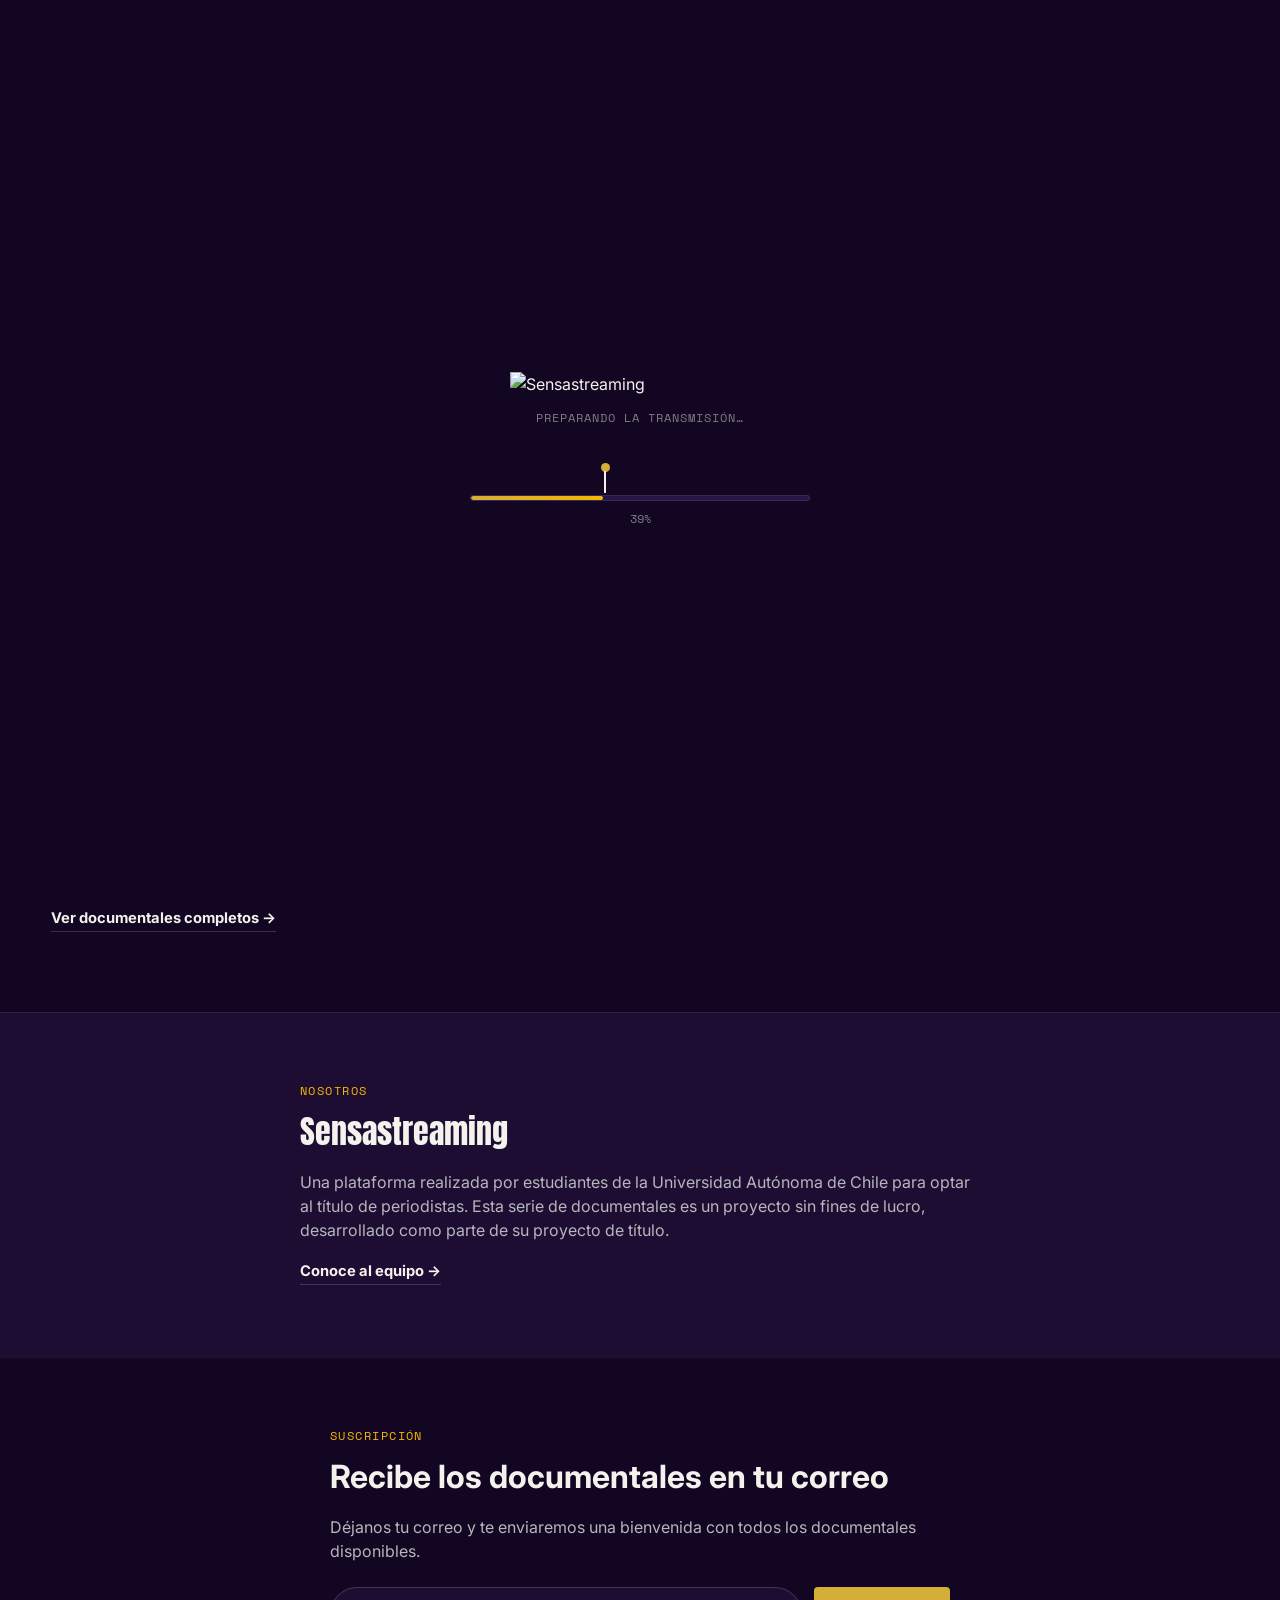
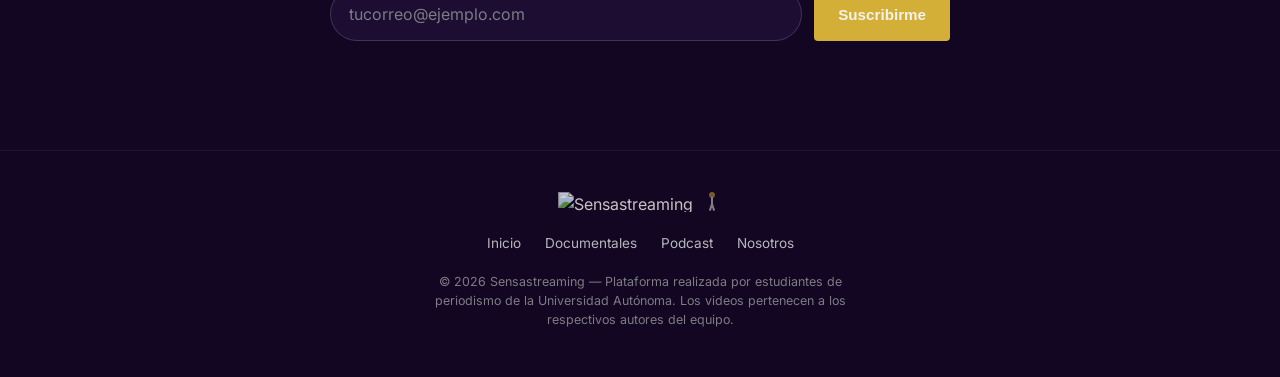
==== index.html @ 5f5ae64d "Add files via upload" ====
<!DOCTYPE html>
<html lang="es">
<head>
<meta charset="UTF-8">
<meta name="viewport" content="width=device-width, initial-scale=1.0, viewport-fit=cover">
<meta name="theme-color" content="#130622">
<meta name="color-scheme" content="dark">
<meta name="format-detection" content="telephone=no">
<meta name="mobile-web-app-capable" content="yes">
<meta name="apple-mobile-web-app-capable" content="yes">
<meta name="apple-mobile-web-app-title" content="Sensastreaming">
<meta name="apple-mobile-web-app-status-bar-style" content="black-translucent">
<link rel="manifest" href="manifest.json">
<link rel="apple-touch-icon" href="icons/apple-touch-icon.png">
<title>Sensastreaming — Documentales, juicios y entrevistas sin cortes</title>
<meta name="description" content="Sensastreaming: documentales, juicios y entrevistas que la prensa tradicional deja fuera de cuadro.">
<link rel="icon" type="image/png" href="https://i.imgur.com/6NUFAMf.png">

<link rel="preconnect" href="https://fonts.googleapis.com">
<link rel="preconnect" href="https://fonts.gstatic.com" crossorigin>
<link href="https://fonts.googleapis.com/css2?family=Anton&family=Inter:wght@400;500;600;700&family=Space+Mono:wght@400;700&display=swap" rel="stylesheet">

<link rel="stylesheet" href="styles.css">
<noscript><style>#splashScreen { display: none !important; }</style></noscript>
</head>
<body>

<a class="skip-link" href="#main-content">Saltar al contenido principal</a>

<div class="splash-screen" id="splashScreen">
  <img class="splash-logo" src="https://i.imgur.com/6NUFAMf.png" alt="Sensastreaming">
  <p class="splash-caption">Preparando la transmisión…</p>
  <div class="splash-progress-wrap">
    <div class="stickman" id="splashStickman" aria-hidden="true">
      <div class="stickman-head"></div>
      <div class="stickman-body"></div>
      <div class="stickman-leg left"></div>
      <div class="stickman-leg right"></div>
    </div>
    <div class="progress-track" id="splashProgressTrack" role="progressbar" aria-label="Cargando Sensastreaming" aria-valuemin="0" aria-valuemax="100" aria-valuenow="0">
      <div class="progress-fill" id="splashProgressFill"></div>
    </div>
    <p class="splash-percent" id="splashPercent">0%</p>
  </div>
</div>

<header class="site-header" id="siteHeader">
  <div class="header-inner">
    <a href="index.html" class="brand">
      <img src="https://i.imgur.com/6NUFAMf.png" alt="Sensastreaming">
    </a>

    <nav class="site-nav" id="siteNav">
      <a href="index.html" class="active" aria-current="page">Inicio</a>
      <a href="reportajes.html">Documentales</a>
      <a href="podcast.html">Podcast</a>
      <a href="acerca-de.html">Nosotros</a>
    </nav>

    <div class="live-clock" id="liveClock" aria-hidden="true">
      <span class="live-dot"></span>
      <span class="live-clock-city">Santiago</span>
      <span class="live-clock-time" id="liveClockTime">00:00:00</span>
      <span class="live-clock-offset" id="liveClockOffset"></span>
    </div>

    <span class="header-divider" aria-hidden="true"></span>

    <div class="search-widget" id="searchWidget">
      <input type="text" class="search-input" id="searchInput" placeholder="Buscar documental..." aria-label="Buscar documental">
      <button type="button" class="icon-btn search-toggle" id="searchToggle" aria-label="Buscar" aria-expanded="false" aria-controls="searchInput">
        <svg class="icon-search" viewBox="0 0 24 24" fill="none" stroke="currentColor" stroke-width="2" stroke-linecap="round" stroke-linejoin="round" aria-hidden="true" focusable="false">
          <circle cx="11" cy="11" r="7"></circle>
          <line x1="16.65" y1="16.65" x2="21" y2="21"></line>
        </svg>
        <svg class="icon-close" viewBox="0 0 24 24" fill="none" stroke="currentColor" stroke-width="2" stroke-linecap="round" stroke-linejoin="round" aria-hidden="true" focusable="false">
          <line x1="6" y1="6" x2="18" y2="18"></line>
          <line x1="18" y1="6" x2="6" y2="18"></line>
        </svg>
      </button>
      <div class="search-results" id="searchResults" role="listbox" aria-label="Resultados de búsqueda"></div>
    </div>

    <div class="header-icons">
      <div class="categories-widget" id="categoriesWidget">
        <button type="button" class="icon-btn" id="categoriesToggle" aria-label="Categorías" aria-expanded="false" aria-controls="categoriesMenu" title="Categorías">
          <svg viewBox="0 0 24 24" fill="currentColor" aria-hidden="true" focusable="false">
            <circle cx="5" cy="5" r="2"></circle>
            <circle cx="12" cy="5" r="2"></circle>
            <circle cx="19" cy="5" r="2"></circle>
            <circle cx="5" cy="12" r="2"></circle>
            <circle cx="12" cy="12" r="2"></circle>
            <circle cx="19" cy="12" r="2"></circle>
            <circle cx="5" cy="19" r="2"></circle>
            <circle cx="12" cy="19" r="2"></circle>
            <circle cx="19" cy="19" r="2"></circle>
          </svg>
        </button>
        <div class="categories-menu" id="categoriesMenu" role="menu" aria-label="Categorías">
          <a href="reportajes.html" class="categories-menu-item" role="menuitem">Todos</a>
          <a href="reportajes.html?categoria=testimonio" class="categories-menu-item" role="menuitem">Testimonios</a>
          <a href="reportajes.html?categoria=judicial" class="categories-menu-item" role="menuitem">Judicial</a>
          <a href="reportajes.html?categoria=entrevista" class="categories-menu-item" role="menuitem">Entrevistas</a>
        </div>
      </div>
    </div>

    <button class="nav-toggle" id="navToggle" aria-label="Abrir menú" aria-expanded="false" aria-controls="siteNav">
      <span></span><span></span><span></span>
    </button>
  </div>
</header>

<div class="ticker" role="marquee" aria-label="Últimas historias">
  <span class="ticker-sr">Últimas historias: El riesgo de limitar al periodismo. Fuera de los 90 minutos. El Cangri: un crimen que se convirtió en meme. Influencer: El precio de la viralidad</span>
  <div class="ticker-inner" aria-hidden="true">
    <div class="ticker-track">
      <span class="ticker-item"><span class="ticker-tag">Última hora</span>El riesgo de limitar al periodismo</span>
      <span class="ticker-item"><span class="ticker-tag">Última hora</span>Fuera de los 90 minutos</span>
      <span class="ticker-item"><span class="ticker-tag">Última hora</span>El Cangri: un crimen que se convirtió en meme</span>
      <span class="ticker-item"><span class="ticker-tag">Última hora</span>Influencer: El precio de la viralidad</span>
    </div>
    <div class="ticker-track">
      <span class="ticker-item"><span class="ticker-tag">Última hora</span>El riesgo de limitar al periodismo</span>
      <span class="ticker-item"><span class="ticker-tag">Última hora</span>Fuera de los 90 minutos</span>
      <span class="ticker-item"><span class="ticker-tag">Última hora</span>El Cangri: un crimen que se convirtió en meme</span>
      <span class="ticker-item"><span class="ticker-tag">Última hora</span>Influencer: El precio de la viralidad</span>
    </div>
  </div>
</div>

<main id="main-content">

  <section class="hero">
    <div class="hero-bg" id="heroSlider" aria-hidden="true"
         data-slides="https://i.imgur.com/lAsv4dQ.jpeg|https://i.imgur.com/Mluwtng.jpeg|https://i.imgur.com/goQDQQN.jpeg|https://i.imgur.com/LVwCR66.jpeg"></div>
    <div class="hero-content">
      <img class="hero-logo" src="https://i.imgur.com/6NUFAMf.png" alt="Sensastreaming">
      <p class="hero-tagline">El lado humano de la noticia, sin cortes.</p>
      <div class="hero-actions">
        <a href="reportajes.html" class="btn btn-primary">▶ Ver documentales</a>
        <a href="acerca-de.html" class="btn btn-secondary">Más información</a>
      </div>
    </div>
    <a href="#destacados" class="scroll-cue" aria-label="Bajar a los destacados">
      <span></span>
    </a>
  </section>

  <section class="catalog hero-row" id="destacados">
    <div class="section-head">
      <div>
        <span class="eyebrow">Destacados</span>
        <h2>Documentales destacados</h2>
        <p class="section-sub">Pasa el mouse — o desliza en tu celular — para ver un adelanto.</p>
      </div>
    </div>

    <div class="row" id="cardRow">

      <article class="card" data-mp4="https://pub-4d9078245ee945288b7001a9b6d5394e.r2.dev/FINAL%20MORDAZA%20CON%20HGC.mp4" data-detail="detalle-fama.html" data-category="testimonio" tabindex="0"
        aria-label="El riesgo de limitar al periodismo. Activar para ver adelanto.">
        <div class="card-frame">
          <span class="card-num">N.º 01</span>
          <div class="card-media">
            <img src="https://i.imgur.com/goQDQQN.jpeg" alt="El riesgo de limitar al periodismo" loading="lazy">
          </div>
          <div class="card-scrim">
            <span class="card-eyebrow">Documental</span>
            <h3 class="card-title">El riesgo de limitar al periodismo</h3>
            <div class="card-actions">
              <a class="play-btn" href="detalle-fama.html" aria-label="Ver documental: El riesgo de limitar al periodismo">▶ Ver</a>
            </div>
          </div>
        </div>
      </article>

      <article class="card" data-mp4="https://pub-4d9078245ee945288b7001a9b6d5394e.r2.dev/FINAL%20DEPORTES%20AHORA%20SI%20QUE%20SI.mp4" data-detail="detalle-deporte.html" data-category="deportes" tabindex="0"
        aria-label="Fuera de los 90 minutos. Activar para ver adelanto.">
        <div class="card-frame">
          <span class="card-num">N.º 02</span>
          <div class="card-media">
            <img src="https://i.imgur.com/lAsv4dQ.jpeg" alt="Fuera de los 90 minutos" loading="lazy">
          </div>
          <div class="card-scrim">
            <span class="card-eyebrow">Documental • Deportes</span>
            <h3 class="card-title">Fuera de los 90 minutos</h3>
            <div class="card-actions">
              <a class="play-btn" href="detalle-deporte.html" aria-label="Ver documental: Fuera de los 90 minutos">▶ Ver</a>
            </div>
          </div>
        </div>
      </article>

      <article class="card" data-mp4="https://pub-4d9078245ee945288b7001a9b6d5394e.r2.dev/CANGRI%20FINAL%20DEFINITIVO%204K%20SIN%20HACKS.mp4" data-detail="detalle-politica.html" data-category="judicial" tabindex="0"
        aria-label="El Cangri: un crimen que se convirtió en meme. Activar para ver adelanto.">
        <div class="card-frame">
          <span class="card-num">N.º 03</span>
          <div class="card-media">
            <img src="https://i.imgur.com/Mluwtng.jpeg" alt="El Cangri: un crimen que se convirtió en meme" loading="lazy">
          </div>
          <div class="card-scrim">
            <span class="card-eyebrow">Documental</span>
            <h3 class="card-title">El Cangri: un crimen que se convirtió en meme</h3>
            <div class="card-actions">
              <a class="play-btn" href="detalle-politica.html" aria-label="Ver documental: El Cangri: un crimen que se convirtió en meme">▶ Ver</a>
            </div>
          </div>
        </div>
      </article>

      <article class="card" data-mp4="https://pub-4d9078245ee945288b7001a9b6d5394e.r2.dev/INFLUENCERS%20FINAL%20GC.mp4" data-detail="detalle-influencers.html" data-category="entrevista" tabindex="0"
        aria-label="Influencer: El precio de la viralidad. Activar para ver adelanto.">
        <div class="card-frame">
          <span class="card-num">N.º 04</span>
          <div class="card-media">
            <img src="https://i.imgur.com/LVwCR66.jpeg" alt="Influencer: El precio de la viralidad" loading="lazy">
          </div>
          <div class="card-scrim">
            <span class="card-eyebrow">Documental</span>
            <h3 class="card-title">Influencer: El precio de la viralidad</h3>
            <div class="card-actions">
              <a class="play-btn" href="detalle-influencers.html" aria-label="Ver documental: Influencer: El precio de la viralidad">▶ Ver</a>
            </div>
          </div>
        </div>
      </article>

    </div>

    <div class="section-cta">
      <a href="reportajes.html" class="link-arrow">Ver documentales completos →</a>
    </div>
  </section>

  <section class="about" id="acerca">
    <div class="about-inner">
      <span class="eyebrow">Nosotros</span>
      <h2>Sensastreaming</h2>
      <p>Una plataforma realizada por estudiantes de la Universidad Autónoma de Chile para optar al título de periodistas. Esta serie de documentales es un proyecto sin fines de lucro, desarrollado como parte de su proyecto de título.</p>
      <a href="acerca-de.html" class="link-arrow">Conoce al equipo →</a>
    </div>
  </section>

  <section class="subscribe" id="suscripcion" aria-labelledby="subscribeTitle">
    <div class="subscribe-inner">
      <span class="eyebrow">Suscripción</span>
      <h2 id="subscribeTitle">Recibe los documentales en tu correo</h2>
      <p class="subscribe-lead">Déjanos tu correo y te enviaremos una bienvenida con todos los documentales disponibles.</p>
      <form class="subscribe-form" id="subscribeForm" novalidate>
        <label class="sr-only" for="subscribeEmail">Correo electrónico</label>
        <input class="subscribe-input" type="email" id="subscribeEmail" name="email" placeholder="tucorreo@ejemplo.com" autocomplete="email" inputmode="email" required>
        <input type="text" name="hp_extra_7x" id="subscribeTrap" class="subscribe-trap" tabindex="-1" autocomplete="off" data-lpignore="true" data-1p-ignore aria-hidden="true">
        <button type="submit" class="btn btn-primary subscribe-btn" id="subscribeBtn">Suscribirme</button>
      </form>
      <p class="subscribe-msg" id="subscribeMsg" role="status" aria-live="polite"></p>
    </div>
  </section>

</main>

<footer class="site-footer">
  <div class="footer-inner">
    <div class="footer-brand">
      <img src="https://i.imgur.com/6NUFAMf.png" alt="Sensastreaming" class="footer-logo">
      <button type="button" class="footer-easter-egg" id="easterEggTrigger" aria-label="Minijuego secreto" title="¿Aburrido? Juega un rato">
        <span class="mini-stickman" aria-hidden="true">
          <span class="mini-stickman-head"></span>
          <span class="mini-stickman-body"></span>
          <span class="mini-stickman-leg left"></span>
          <span class="mini-stickman-leg right"></span>
        </span>
      </button>
    </div>
    <nav class="footer-nav" aria-label="Enlaces del pie de página">
      <a href="index.html">Inicio</a>
      <a href="reportajes.html">Documentales</a>
      <a href="podcast.html">Podcast</a>
      <a href="acerca-de.html">Nosotros</a>
    </nav>
    <p>© 2026 Sensastreaming — Plataforma realizada por estudiantes de periodismo de la Universidad Autónoma. Los videos pertenecen a los respectivos autores del equipo.</p>
  </div>
</footer>

<div class="game-overlay" id="gameOverlay">
  <div class="game-panel" role="dialog" aria-modal="true" aria-label="Minijuego: esquiva los televisores">
    <button type="button" class="game-close" id="gameClose" aria-label="Cerrar juego">✕</button>

    <div class="game-stage" id="gameStage">
      <div class="game-score" id="gameScore">00000</div>

      <div class="game-player" id="gamePlayer">
        <div class="stickman-head"></div>
        <div class="stickman-body"></div>
        <div class="stickman-leg left"></div>
        <div class="stickman-leg right"></div>
      </div>

      <div class="game-ground"></div>

      <div class="game-message visible" id="gameMessage">
        <p class="game-message-title">Toca la pantalla o presiona <kbd>Espacio</kbd> para empezar</p>
        <p class="game-message-hint game-hint-keys">Espacio o ↑ para saltar · ↓ para agacharte</p>
        <p class="game-message-hint game-hint-touch">Toca la pantalla para saltar · mantén "Agachar" para esquivar</p>
      </div>
    </div>

    <button type="button" class="game-duck-btn" id="gameDuckBtn" aria-label="Mantén presionado para agacharte">⬇ Agachar</button>

    <div class="game-over" id="gameOver">
      <div class="game-over-inner">
        <h2 class="game-over-title">Has sido absorbido por los medios</h2>
        <p class="game-over-score">Puntaje: <span id="gameOverScore">00000</span></p>
        <p class="game-over-status" id="gameOverStatus" aria-live="polite">Conectando con el ranking global…</p>

        <form class="game-initials-form hidden" id="gameInitialsForm" autocomplete="off">
          <p class="game-initials-label">¡Entraste al Top 5! Ingresa tus iniciales</p>
          <div class="game-initials-row">
            <input type="text" id="gameInitialsInput" class="game-initials-input" maxlength="3" autocapitalize="characters" aria-label="Tus iniciales, hasta 3 letras" placeholder="AAA">
            <button type="submit" class="btn btn-primary game-initials-submit">Guardar</button>
          </div>
        </form>

        <div class="game-scoreboard hidden" id="gameScoreboard">
          <p class="game-scoreboard-title">Top 5 — Sensastreaming Arcade</p>
          <ol class="game-scoreboard-list" id="gameScoreboardList"></ol>
        </div>

        <div class="game-over-actions">
          <button type="button" class="btn btn-primary" id="gameOverRetry">Jugar de nuevo</button>
          <button type="button" class="game-over-close-link" id="gameOverClose">Cerrar</button>
        </div>
      </div>
    </div>
  </div>
</div>

<script src="script.js"></script>
</body>
</html>
---- styles.css ----
/* ==========================================================================
   SENSASTREAMING — stylesheet
   Sitio multi-página: index.html / reportajes.html / acerca-de.html / podcast.html

   Token system
   ------------
   superficie -> --bg-void / --bg-surface / --bg-surface-2
   texto      -> --text-primary / --text-secondary / --text-muted
   acento     -> --accent-crimson (dorado, acento principal) / --accent-amber (chyron)
   tipografía -> Anton (display) / Inter (ui & body) / Space Mono (data, timecodes)
   firma      -> ticker de titulares + reloj "EN VIVO" con timecode en mono
   ========================================================================== */

:root {
  /* ---- Superficie ---- */
  --bg-void: #130622;
  --bg-surface: #1d0d33;
  --bg-surface-2: #281445;
  --border-subtle: rgba(255, 255, 255, 0.08);
  --border-strong: rgba(255, 255, 255, 0.16);

  /* ---- Texto ---- */
  --text-primary: #f4f2ec;
  --text-secondary: #b6b6bb;
  --text-muted: #7c7c83;

  /* ---- Acento cinematográfico ---- */
  /* --accent-crimson conserva su nombre por compatibilidad con el resto del
     CSS, pero ahora es el tono dorado principal de la plataforma. */
  --accent-crimson: #d4af37;
  --accent-crimson-dim: #9c7a1f;
  --accent-amber: #f5b700;
  --accent-amber-dim: #b88600;

  /* ---- Tipografía ---- */
  --font-display: "Anton", "Arial Narrow", sans-serif;
  --font-body: "Inter", system-ui, -apple-system, sans-serif;
  --font-mono: "Space Mono", ui-monospace, monospace;

  /* ---- Layout ---- */
  --safe-top: env(safe-area-inset-top, 0px);
  --safe-bottom: env(safe-area-inset-bottom, 0px);
  --safe-left: env(safe-area-inset-left, 0px);
  --safe-right: env(safe-area-inset-right, 0px);
  --header-h: calc(64px + var(--safe-top));
  --ticker-h: 34px;
  --content-top: calc(var(--header-h) + var(--ticker-h));
  --max-width: 1400px;
  --radius-sm: 4px;
  --radius-md: 8px;
  --radius-lg: 16px;
  --shadow-card: 0 18px 40px rgba(0, 0, 0, 0.55);
}

* { box-sizing: border-box; }

html {
  scroll-behavior: smooth;
  -webkit-text-size-adjust: 100%;
  text-size-adjust: 100%;
  -webkit-tap-highlight-color: transparent;
  overscroll-behavior-y: none;
}

body {
  margin: 0;
  background: var(--bg-void);
  color: var(--text-primary);
  font-family: var(--font-body);
  line-height: 1.5;
  -webkit-font-smoothing: antialiased;
}

/* Solo cuando corre como app (la clase la pone script.js): sin menú de
   pulsación larga ni selección de texto en la interfaz, como una app nativa. */
html.is-app body {
  -webkit-touch-callout: none;
  -webkit-user-select: none;
  user-select: none;
}

html.is-app input,
html.is-app textarea {
  -webkit-user-select: text;
  user-select: text;
}

img { max-width: 100%; display: block; }

a { color: inherit; text-decoration: none; }

section[id],
main[id] { scroll-margin-top: calc(var(--content-top) + 8px); }

.skip-link {
  position: absolute;
  left: -999px;
  top: auto;
  background: var(--text-primary);
  color: var(--bg-void);
  padding: 10px 16px;
  border-radius: var(--radius-sm);
  z-index: 1000;
}
.skip-link:focus {
  left: 12px;
  top: 12px;
}

/* focus visibility floor */
a:focus-visible,
button:focus-visible,
.card:focus-visible {
  outline: 2px solid var(--accent-amber);
  outline-offset: 3px;
}

.eyebrow {
  display: inline-block;
  font-family: var(--font-mono);
  font-size: .75rem;
  letter-spacing: .12em;
  text-transform: uppercase;
  color: var(--accent-amber);
  margin-bottom: .5rem;
}

.link-arrow {
  display: inline-flex;
  align-items: center;
  gap: .4rem;
  font-weight: 700;
  font-size: .92rem;
  color: var(--text-primary);
  border-bottom: 1px solid var(--border-strong);
  padding-bottom: 2px;
  transition: border-color .2s ease, color .2s ease, gap .2s ease;
}
.link-arrow:hover {
  color: var(--accent-amber);
  border-color: var(--accent-amber);
  gap: .6rem;
}

/* ==========================================================================
   Header
   ========================================================================== */

.site-header {
  position: fixed;
  top: 0; left: 0; right: 0;
  z-index: 100;
  height: var(--header-h);
  padding-top: var(--safe-top);
  display: flex;
  align-items: center;
  background: linear-gradient(to bottom, rgba(0,0,0,.75) 0%, rgba(0,0,0,0) 100%);
  transition: background-color .3s ease, box-shadow .3s ease;
}

.site-header.scrolled {
  background: var(--bg-void);
  box-shadow: 0 2px 20px rgba(0,0,0,.5);
}

.header-inner {
  width: 100%;
  max-width: var(--max-width);
  margin: 0 auto;
  padding: 0 max(4vw, var(--safe-right)) 0 max(4vw, var(--safe-left));
  display: flex;
  align-items: center;
  gap: 2.5rem;
}

.brand img { height: 26px; width: auto; }

.site-nav {
  display: flex;
  align-items: center;
  gap: 8px;
  font-size: 1.15rem;
  font-weight: 600;
}

.site-nav a {
  display: inline-block;
  padding: 8px 16px;
  border-radius: 8px;
  color: var(--text-primary);
  opacity: .8;
  background: transparent;
  transition: background-color .2s ease, opacity .2s ease, color .2s ease;
}

.site-nav a:hover {
  opacity: 1;
  background: rgba(255, 255, 255, 0.08);
  border-radius: 8px;
}

.site-nav a.active {
  opacity: 1;
  background: rgba(255, 255, 255, 0.15);
  border-radius: 8px;
  color: #ffffff;
  font-weight: 600;
}

/* ---- Reloj "EN VIVO" — Santiago de Chile (desktop) ---- */

.live-clock {
  display: none;
  align-items: center;
  gap: .55rem;
  margin-left: auto;
  padding: .4rem .8rem;
  border: 1px solid var(--border-subtle);
  border-radius: 999px;
  background: rgba(255, 255, 255, .04);
  font-family: var(--font-mono);
  white-space: nowrap;
}

.live-dot {
  flex: none;
  width: 7px;
  height: 7px;
  border-radius: 50%;
  background: var(--accent-crimson);
  animation: livePulse 2s ease-out infinite;
}

@keyframes livePulse {
  0%   { box-shadow: 0 0 0 0 rgba(212, 175, 55, .55); }
  70%  { box-shadow: 0 0 0 7px rgba(212, 175, 55, 0); }
  100% { box-shadow: 0 0 0 0 rgba(212, 175, 55, 0); }
}

.live-clock-city {
  font-size: .66rem;
  letter-spacing: .06em;
  text-transform: uppercase;
  color: var(--text-muted);
}

.live-clock-time {
  font-size: .8rem;
  font-weight: 700;
  color: var(--text-primary);
  letter-spacing: .02em;
  font-variant-numeric: tabular-nums;
}

.live-clock-offset {
  font-size: .66rem;
  color: var(--text-muted);
}

@media (min-width: 900px) {
  .live-clock { display: inline-flex; }
}

/* ---- Separador + íconos (buscar / categorías / mi lista / perfil), desktop ---- */

.header-divider {
  display: none;
  width: 1px;
  height: 22px;
  background: rgba(255, 255, 255, 0.2);
}

@media (min-width: 900px) {
  .header-divider { display: block; }
}

.header-icons {
  display: none;
  align-items: center;
  gap: 1rem;
}

@media (min-width: 900px) {
  .header-icons { display: flex; }
}

.icon-btn {
  display: inline-flex;
  align-items: center;
  justify-content: center;
  width: 24px;
  height: 24px;
  padding: 0;
  border: 0;
  background: none;
  color: #ffffff;
  opacity: .8;
  cursor: pointer;
  transition: opacity .2s ease;
}

.icon-btn:hover,
.icon-btn:focus-visible {
  opacity: 1;
}

.icon-btn svg {
  width: 100%;
  height: 100%;
  display: block;
}

/* ---- Buscador expandible ---- */

.search-widget {
  position: relative;
  display: flex;
  align-items: center;
  margin-left: auto;
}

@media (min-width: 900px) {
  .search-widget { margin-left: 0; }
}

.search-input {
  width: 0;
  min-width: 0;
  padding: 0;
  margin-right: 0;
  border: 0;
  border-radius: 999px;
  background: rgba(255, 255, 255, 0.08);
  color: var(--text-primary);
  font-family: var(--font-body);
  font-size: .85rem;
  opacity: 0;
  overflow: hidden;
  pointer-events: none;
  transition: width .3s ease, opacity .2s ease, padding .3s ease, margin-right .3s ease;
}

.search-input::placeholder { color: var(--text-muted); }

.search-input:focus {
  outline: none;
  background: rgba(255, 255, 255, 0.14);
}

.search-widget.is-open .search-input {
  width: min(200px, 45vw);
  padding: 6px 14px;
  margin-right: 8px;
  opacity: 1;
  pointer-events: auto;
}

.search-toggle .icon-close { display: none; }
.search-widget.is-open .search-toggle .icon-search { display: none; }
.search-widget.is-open .search-toggle .icon-close { display: block; }

/* ---- Mini-menú de resultados (estilo Netflix/Prime) ----
   Flota debajo de la lupa; nunca toca ni reordena el resto de la página. */

.search-results {
  display: none;
  position: absolute;
  top: calc(100% + 10px);
  right: 0;
  width: min(300px, calc(100vw - 32px));
  max-height: 320px;
  overflow-y: auto;
  background: var(--bg-surface);
  border: 1px solid var(--border-subtle);
  border-radius: var(--radius-md);
  box-shadow: var(--shadow-card);
  padding: .4rem;
  z-index: 150;
}

.search-widget.has-query .search-results { display: block; }

.search-result-item {
  display: flex;
  align-items: center;
  gap: .65rem;
  padding: .5rem;
  border-radius: var(--radius-sm);
  color: var(--text-primary);
  transition: background-color .15s ease;
}

.search-result-item:hover,
.search-result-item:focus-visible {
  background: rgba(255, 255, 255, 0.08);
}

.search-result-thumb {
  width: 56px;
  height: 32px;
  flex: none;
  object-fit: cover;
  border-radius: 4px;
  background: var(--bg-surface-2);
}

.search-result-title {
  font-size: .85rem;
  line-height: 1.3;
}

.search-results-empty {
  margin: 0;
  padding: 1rem .75rem;
  text-align: center;
  color: var(--text-muted);
  font-size: .85rem;
}

.search-results-empty strong {
  color: var(--text-primary);
  font-weight: 700;
}

/* ---- Mini-menú de categorías (mismo lenguaje visual que el buscador) ---- */

.categories-widget { position: relative; }

.categories-menu {
  display: none;
  position: absolute;
  top: calc(100% + 10px);
  right: 0;
  width: 180px;
  background: var(--bg-surface);
  border: 1px solid var(--border-subtle);
  border-radius: var(--radius-md);
  box-shadow: var(--shadow-card);
  padding: .4rem;
  z-index: 150;
}

.categories-widget.is-open .categories-menu { display: block; }

.categories-menu-item {
  display: block;
  padding: .55rem .7rem;
  border-radius: var(--radius-sm);
  color: var(--text-primary);
  font-size: .9rem;
  transition: background-color .15s ease;
}

.categories-menu-item:hover,
.categories-menu-item:focus-visible {
  background: rgba(255, 255, 255, 0.08);
}

.nav-toggle {
  display: none;
  margin-left: auto;
  background: none;
  border: 0;
  width: 32px;
  height: 26px;
  flex-direction: column;
  justify-content: space-between;
  cursor: pointer;
  padding: 2px 0;
}
.nav-toggle span {
  display: block;
  height: 2px;
  background: var(--text-primary);
  border-radius: 2px;
}

/* ==========================================================================
   Ticker — firma visual: marquesina de titulares
   ========================================================================== */

.ticker {
  position: fixed;
  top: var(--header-h);
  left: 0; right: 0;
  z-index: 90;
  background: var(--bg-surface);
  border-bottom: 1px solid var(--border-subtle);
  overflow: hidden;
  height: var(--ticker-h);
  display: flex;
  align-items: center;
}

.ticker-sr {
  position: absolute;
  width: 1px; height: 1px;
  overflow: hidden;
  clip: rect(0 0 0 0);
  white-space: nowrap;
}

.ticker-inner {
  display: flex;
  width: max-content;
  animation: marquee 26s linear infinite;
}

.ticker-track {
  display: flex;
  align-items: center;
  gap: 2.5rem;
  padding-right: 2.5rem;
  white-space: nowrap;
}

.ticker-item {
  display: inline-flex;
  align-items: center;
  gap: .6rem;
  font-family: var(--font-mono);
  font-size: .78rem;
  color: var(--text-muted);
}

.ticker-tag {
  background: var(--accent-crimson);
  color: var(--text-primary);
  font-weight: 700;
  font-size: .68rem;
  letter-spacing: .04em;
  padding: 2px 7px;
  border-radius: 2px;
  text-transform: uppercase;
}

@keyframes marquee {
  from { transform: translateX(0); }
  to   { transform: translateX(-50%); }
}

/* ==========================================================================
   Splash screen — pantalla de carga inicial (4s exactos, controlados por JS)
   Solo aparece en las páginas que incluyen el markup (por ahora, index.html);
   script.js revisa si #splashScreen existe antes de activar nada.
   ========================================================================== */

html.splash-lock,
html.splash-lock body {
  overflow: hidden;
}

.splash-screen {
  position: fixed;
  inset: 0;
  z-index: 9999;
  display: flex;
  flex-direction: column;
  align-items: center;
  justify-content: center;
  gap: 2.25rem;
  background: var(--bg-void);
  opacity: 1;
  transition: opacity .6s ease;
}

.splash-screen.splash-hidden {
  opacity: 0;
  pointer-events: none;
}

.splash-logo {
  width: clamp(160px, 24vw, 260px);
  height: auto;
}

.splash-caption {
  margin: -1.5rem 0 0;
  font-family: var(--font-mono);
  font-size: .76rem;
  letter-spacing: .08em;
  text-transform: uppercase;
  color: var(--text-muted);
}

.splash-progress-wrap {
  position: relative;
  width: min(340px, 70vw);
  padding-top: 32px; /* espacio para que el stickman camine por encima de la barra */
}

/* ---- Stickman: cuerpo fijo, piernas alternando el paso ---- */

.stickman {
  position: absolute;
  top: 0;
  left: 0;
  width: 22px;
  height: 28px;
}

.stickman-head {
  position: absolute;
  top: 0;
  left: 50%;
  width: 9px;
  height: 9px;
  margin-left: -4.5px;
  border-radius: 50%;
  background: var(--accent-crimson);
}

.stickman-body {
  position: absolute;
  top: 8px;
  left: 50%;
  width: 2px;
  height: 12px;
  margin-left: -1px;
  background: var(--text-primary);
}

.stickman-leg {
  position: absolute;
  top: 19px;
  left: 50%;
  width: 2px;
  height: 11px;
  margin-left: -1px;
  background: var(--text-primary);
  transform-origin: top center;
  border-radius: 0 0 2px 2px;
  animation: legSwing .5s ease-in-out infinite;
}
.stickman-leg.right { animation-delay: -.25s; }

@keyframes legSwing {
  0%, 100% { transform: rotate(-26deg); }
  50%      { transform: rotate(26deg); }
}

/* ---- Barra de progreso ---- */

.progress-track {
  position: relative;
  width: 100%;
  height: 6px;
  border-radius: 999px;
  background: var(--bg-surface-2);
  border: 1px solid var(--border-subtle);
  overflow: hidden;
}

.progress-fill {
  width: 0%;
  height: 100%;
  border-radius: 999px;
  background: linear-gradient(90deg, var(--accent-crimson), var(--accent-amber));
}

.splash-percent {
  margin: .6rem 0 0;
  text-align: center;
  font-family: var(--font-mono);
  font-size: .72rem;
  color: var(--text-muted);
  font-variant-numeric: tabular-nums;
}

/* ==========================================================================
   Botones
   ========================================================================== */

.btn {
  display: inline-flex;
  align-items: center;
  gap: .5rem;
  padding: .8rem 1.5rem;
  border-radius: var(--radius-sm);
  font-weight: 700;
  font-size: .95rem;
  border: 0;
  cursor: pointer;
  transition: background-color .2s ease, opacity .2s ease, transform .15s ease;
}
.btn:active { transform: scale(.97); }

.btn-primary {
  background: var(--accent-crimson);
  color: var(--text-primary);
}
.btn-primary:hover { background: var(--accent-crimson-dim); }

.btn-secondary {
  background: rgba(255,255,255,.12);
  color: var(--text-primary);
  backdrop-filter: blur(4px);
}
.btn-secondary:hover { background: rgba(255,255,255,.2); }

/* ==========================================================================
   Hero (home)
   ========================================================================== */

.hero {
  position: relative;
  min-height: 64vh;
  min-height: 64dvh;
  display: flex;
  align-items: flex-end;
  overflow: hidden;
  isolation: isolate;
}

.hero-bg {
  position: absolute;
  inset: 0;
  overflow: hidden;
  background: var(--bg-void);
  z-index: -2;
}

/* Carrusel de fondo: solo anima esta capa; el contenido frontal no se toca */
.hero-slide {
  position: absolute;
  inset: 0;
  background-size: cover;
  background-position: center 22%;
  opacity: 0;
  transform: translateX(-4%) scale(1.04);
  transition: opacity 1.4s ease, transform 1.8s cubic-bezier(.22, .61, .36, 1);
  will-change: opacity, transform;
}
.hero-slide.is-active {
  opacity: 1;
  transform: translateX(0) scale(1.02);
}

/* Oscurecimiento extra para legibilidad (se suma a los degradados del hero) */
.hero-bg::after {
  content: "";
  position: absolute;
  inset: 0;
  background: rgba(0, 0, 0, .45);
  pointer-events: none;
}

@media (prefers-reduced-motion: reduce) {
  .hero-slide { transition: none; transform: none; }
  .hero-slide.is-active { transform: none; }
}

.hero::before {
  content: "";
  position: absolute;
  inset: 0;
  background: linear-gradient(100deg, rgba(19,6,34,.96) 0%, rgba(19,6,34,.72) 32%, rgba(19,6,34,.15) 62%, transparent 85%);
  z-index: -1;
}

.hero::after {
  content: "";
  position: absolute;
  inset: 0;
  background: linear-gradient(to top, var(--bg-void) 0%, transparent 38%);
  z-index: -1;
}

.hero-content {
  position: relative;
  max-width: 620px;
  padding: 0 4vw;
  padding-bottom: clamp(3rem, 8vw, 6rem);
  padding-top: calc(var(--content-top) + 3rem);
  display: flex;
  flex-direction: column;
  gap: 1.1rem;
}

.hero-logo {
  width: clamp(200px, 26vw, 380px);
  height: auto;
}

.hero-tagline {
  font-size: clamp(1.05rem, 2vw, 1.3rem);
  color: var(--text-primary);
  max-width: 34ch;
  margin: 0;
}

.hero-actions {
  display: flex;
  gap: .85rem;
  flex-wrap: wrap;
  margin-top: .5rem;
}

.scroll-cue {
  position: absolute;
  bottom: 22px;
  left: 50%;
  transform: translateX(-50%);
  width: 26px; height: 26px;
}
.scroll-cue span {
  display: block;
  width: 10px; height: 10px;
  border-right: 2px solid var(--text-primary);
  border-bottom: 2px solid var(--text-primary);
  transform: rotate(45deg);
  margin: 0 auto;
  opacity: .7;
  animation: bob 2s ease-in-out infinite;
}
@keyframes bob {
  0%, 100% { transform: rotate(45deg) translate(0,0); }
  50% { transform: rotate(45deg) translate(4px,4px); }
}

/* Carrusel de capítulos integrado a la vista principal (estilo Netflix):
   se superpone levemente al degradé inferior del hero en vez de aparecer
   como una sección aparte más abajo. */
.hero-row {
  position: relative;
  z-index: 1;
  margin-top: -3rem;
}

@media (min-width: 900px) {
  .hero-row { margin-top: -4rem; }
}

/* ==========================================================================
   Page banner — cabecera para reportajes.html y acerca-de.html
   ========================================================================== */

.page-banner {
  position: relative;
  padding: calc(var(--content-top) + 3rem) 4vw 2.5rem;
  background:
    linear-gradient(180deg, rgba(212, 175, 55, .14) 0%, transparent 65%),
    var(--bg-void);
  border-bottom: 1px solid var(--border-subtle);
}

.page-banner-inner {
  max-width: var(--max-width);
  margin: 0 auto;
}

.page-banner h1 {
  font-family: var(--font-display);
  font-weight: 400;
  letter-spacing: .01em;
  font-size: clamp(2rem, 5vw, 3.4rem);
  margin: .2rem 0 .7rem;
}

.page-banner p {
  color: var(--text-secondary);
  max-width: 62ch;
  margin: 0;
  font-size: 1rem;
}

/* ==========================================================================
   Catálogo / fila / tarjetas — se usa en index.html (destacados) y reportajes.html
   ========================================================================== */

.catalog {
  position: relative;
  z-index: 1;
  background: var(--bg-void);
}

.catalog.section-inset { padding-top: 1rem; }

.section-head {
  padding: 2.5rem 4vw 0;
  max-width: var(--max-width);
  margin: 0 auto;
  display: flex;
  align-items: flex-end;
  justify-content: space-between;
  gap: 1.5rem;
  flex-wrap: wrap;
}

.section-head h2 {
  font-family: var(--font-display);
  font-weight: 400;
  letter-spacing: .01em;
  font-size: clamp(1.6rem, 3.4vw, 2.4rem);
  margin: 0 0 .4rem;
}

.section-sub {
  color: var(--text-muted);
  font-size: .92rem;
  margin: 0;
}

/* ---- Tabs de filtro (reportajes.html) ---- */

.filter-tabs {
  display: flex;
  flex-wrap: wrap;
  gap: .6rem;
  padding: 0 4vw;
  max-width: var(--max-width);
  margin: 1.75rem auto 0;
}

.filter-tab {
  font-family: var(--font-mono);
  font-size: .76rem;
  letter-spacing: .04em;
  text-transform: uppercase;
  color: var(--text-secondary);
  background: var(--bg-surface);
  border: 1px solid var(--border-subtle);
  border-radius: 999px;
  padding: .5rem 1.05rem;
  cursor: pointer;
  transition: background-color .2s ease, border-color .2s ease, color .2s ease;
}
.filter-tab:hover { border-color: var(--border-strong); color: var(--text-primary); }
.filter-tab.active {
  background: var(--accent-crimson);
  border-color: var(--accent-crimson);
  color: var(--text-primary);
}

.row {
  display: flex;
  gap: 1rem;
  overflow-x: auto;
  overflow-y: visible;
  scroll-snap-type: x proximity;
  padding: 2.5rem 4vw 5rem;
  max-width: var(--max-width);
  margin: 0 auto;
  -webkit-overflow-scrolling: touch;
  scrollbar-width: thin;
  scrollbar-color: var(--bg-surface-2) transparent;
}

.card {
  flex: 0 0 auto;
  width: min(76vw, 300px);
  scroll-snap-align: start;
  cursor: pointer;
}

.card.filtered-out { display: none; }

.card-frame {
  position: relative;
  border-radius: 6px;
  overflow: hidden;
  background: var(--bg-surface);
  transition: transform .28s ease, box-shadow .28s ease;
  transform-origin: center;
}

.card-num {
  position: absolute;
  top: 10px; left: 10px;
  z-index: 3;
  font-family: var(--font-mono);
  font-size: .72rem;
  color: var(--text-primary);
  background: rgba(0,0,0,.55);
  padding: 2px 7px;
  border-radius: 2px;
  letter-spacing: .03em;
}

.card-media {
  position: relative;
  aspect-ratio: 16 / 9;
  background: var(--bg-surface-2);
}

.card-media img,
.card-media iframe,
.card-media video {
  position: absolute;
  inset: 0;
  width: 100%;
  height: 100%;
  object-fit: cover;
  border: 0;
}

.card-media iframe,
.card-media video {
  opacity: 0;
  transition: opacity .35s ease;
  pointer-events: none;
}
.card-media iframe.loaded,
.card-media video.loaded { opacity: 1; }

.card-scrim {
  position: absolute;
  inset: 0;
  z-index: 2;
  display: flex;
  flex-direction: column;
  justify-content: flex-end;
  padding: .9rem .9rem .8rem;
  background: linear-gradient(to top, rgba(0,0,0,.9) 0%, rgba(0,0,0,.35) 45%, transparent 75%);
}

.card-eyebrow {
  font-family: var(--font-mono);
  font-size: .68rem;
  letter-spacing: .08em;
  text-transform: uppercase;
  color: var(--accent-amber);
  margin-bottom: .25rem;
}

.card-title {
  font-family: var(--font-body);
  font-weight: 600;
  font-size: .95rem;
  line-height: 1.3;
  margin: 0;
}

.card-actions {
  display: flex;
  gap: .5rem;
  margin-top: .6rem;
  max-height: 0;
  opacity: 0;
  overflow: hidden;
  transition: max-height .28s ease, opacity .28s ease, margin-top .28s ease;
}

.play-btn {
  display: inline-flex;
  align-items: center;
  gap: .4rem;
  background: var(--text-primary);
  color: var(--bg-void);
  font-weight: 700;
  font-size: .82rem;
  padding: .45rem .8rem;
  border-radius: 3px;
}
.play-btn:hover { background: var(--accent-amber); }

.card.active .card-actions {
  max-height: 60px;
  opacity: 1;
}

/* pointer-capable / hover-capable devices: real hover pop + scale */
@media (hover: hover) and (pointer: fine) {
  .card:hover .card-frame,
  .card.active .card-frame {
    transform: scale(1.07);
    box-shadow: var(--shadow-card);
    z-index: 5;
  }
}

/* desktop / large screens: fitted grid, no scrolling needed */
@media (min-width: 900px) {
  .row {
    display: grid;
    grid-template-columns: repeat(4, 1fr);
    overflow: visible;
    gap: 1.5rem;
    padding: 2.5rem 4vw 6rem;
  }
  .card { width: auto; }
}

.section-cta {
  max-width: var(--max-width);
  margin: -2.5rem auto 5rem;
  padding: 0 4vw;
}

@media (min-width: 900px) {
  .section-cta { margin-top: -3.5rem; }
}

@media (prefers-reduced-motion: reduce) {
  html { scroll-behavior: auto; }
  .ticker-inner { animation: none; }
  .scroll-cue span { animation: none; }
  .card-frame { transition: none; }
  .live-dot { animation: none; }
  .stickman-leg { animation: none; }
  .splash-screen { transition: none; }
  .team-avatar img { animation: none; }
  .detail-icon-btn,
  .detail-tab { transition: none; }
  .footer-easter-egg:hover .mini-stickman-leg { animation: none; }
  .game-obstacle.flying { animation: none; }
  .game-player { transition: none; }
}

/* ==========================================================================
   Acerca de / Quiénes somos
   ========================================================================== */

.about {
  background: var(--bg-surface);
  padding: 4rem 4vw 4.5rem;
  border-top: 1px solid var(--border-subtle);
}

.about-inner {
  max-width: 680px;
  margin: 0 auto;
}

.about h2 {
  font-family: var(--font-display);
  font-weight: 400;
  font-size: clamp(1.5rem, 2.8vw, 2rem);
  margin: 0 0 .9rem;
}

.about p {
  color: var(--text-secondary);
  font-size: 1rem;
  margin: 0 0 1rem;
}
.about p:last-child { margin-bottom: 0; }

/* ---- "Próximamente" (podcast.html) ---- */

.coming-soon {
  min-height: 46vh;
  min-height: 46dvh;
  display: flex;
  align-items: center;
  justify-content: center;
  text-align: center;
  padding: 4rem 4vw 5.5rem;
}

.coming-soon-inner { max-width: 560px; }

.eyebrow-live {
  display: inline-flex;
  align-items: center;
  gap: .5rem;
}

.coming-soon-inner h2 {
  font-family: var(--font-display);
  font-weight: 400;
  font-size: clamp(2rem, 5vw, 3.2rem);
  margin: .4rem 0 1rem;
  background: linear-gradient(90deg, var(--accent-crimson), var(--accent-amber));
  -webkit-background-clip: text;
  background-clip: text;
  color: transparent;
}

.coming-soon-inner p {
  color: var(--text-secondary);
  margin: 0 0 1.5rem;
  font-size: 1rem;
}

.team-section {
  padding: 4.5rem 4vw;
  max-width: var(--max-width);
  margin: 0 auto;
}

.team-head { max-width: 680px; margin: 0 auto 2rem; }

.team-head h2 {
  font-family: var(--font-display);
  font-weight: 400;
  font-size: clamp(1.6rem, 3.4vw, 2.4rem);
  margin: 0 0 .5rem;
}

.team-head p {
  color: var(--text-muted);
  margin: 0;
  font-size: .95rem;
}

.team-grid {
  display: grid;
  grid-template-columns: repeat(auto-fit, minmax(220px, 1fr));
  gap: 1.25rem;
}

.team-photo {
  display: flex;
  justify-content: center;
  margin: 2.5rem auto 0;
}

.team-photo img {
  width: min(560px, 100%);
  height: auto;
  border-radius: var(--radius-lg);
  border: 1px solid var(--border-subtle);
  box-shadow: var(--shadow-card);
}

.team-card {
  position: relative;
  background: var(--bg-surface);
  border: 1px solid var(--border-subtle);
  border-radius: var(--radius-md);
  padding: 1.5rem 1.25rem 1.4rem;
  overflow: hidden;
}

.team-card::before {
  content: "";
  position: absolute;
  top: 0; left: 0;
  width: 100%;
  height: 3px;
  background: linear-gradient(90deg, var(--accent-crimson), var(--accent-amber));
}

.team-avatar {
  width: 80px;
  height: auto;
  margin-bottom: 1.1rem;
}

.team-avatar img {
  width: 100%;
  height: auto;
  object-fit: contain;
  filter: drop-shadow(0 10px 14px rgba(0, 0, 0, .35));
  animation: teamFloat 3.6s ease-in-out infinite;
}

/* pequeño desfase por tarjeta para que no floten en perfecta sincronía */
.team-card:nth-child(2) .team-avatar img { animation-delay: -1.2s; }
.team-card:nth-child(3) .team-avatar img { animation-delay: -2.4s; }

@keyframes teamFloat {
  0%, 100% { transform: translateY(0); }
  50%      { transform: translateY(-4px); }
}

.team-name {
  font-weight: 700;
  font-size: 1.02rem;
  margin: 0 0 .25rem;
}

.team-role {
  /* Mismo estilo de párrafo que ".about p" (cuerpo de texto estándar) */
  color: var(--text-secondary);
  font-size: 1rem;
  margin: 0;
}

/* ==========================================================================
   Footer
   ========================================================================== */

.site-footer {
  background: var(--bg-void);
  padding: 2.5rem max(4vw, var(--safe-right)) calc(3rem + var(--safe-bottom)) max(4vw, var(--safe-left));
  border-top: 1px solid rgba(255,255,255,.05);
}

.footer-inner {
  max-width: var(--max-width);
  margin: 0 auto;
  display: flex;
  flex-direction: column;
  align-items: center;
  gap: 1.25rem;
  text-align: center;
}

.footer-logo { height: 20px; width: auto; opacity: .8; }

.footer-brand {
  display: flex;
  align-items: center;
  justify-content: center;
  gap: .5rem;
}

.footer-easter-egg {
  display: inline-flex;
  align-items: center;
  justify-content: center;
  width: 22px;
  height: 22px;
  padding: 0;
  border: 0;
  background: none;
  cursor: pointer;
  opacity: .5;
  transition: opacity .2s ease;
}

.footer-easter-egg:hover,
.footer-easter-egg:focus-visible {
  opacity: 1;
}

.mini-stickman {
  position: relative;
  display: block;
  width: 14px;
  height: 20px;
}

.mini-stickman-head {
  position: absolute;
  top: 0;
  left: 50%;
  width: 6px;
  height: 6px;
  margin-left: -3px;
  border-radius: 50%;
  background: var(--accent-crimson);
}

.mini-stickman-body {
  position: absolute;
  top: 5px;
  left: 50%;
  width: 2px;
  height: 8px;
  margin-left: -1px;
  background: var(--text-primary);
}

.mini-stickman-leg {
  position: absolute;
  top: 12px;
  left: 50%;
  width: 2px;
  height: 7px;
  margin-left: -1px;
  background: var(--text-primary);
  transform-origin: top center;
}

.mini-stickman-leg.left { transform: rotate(-18deg); }
.mini-stickman-leg.right { transform: rotate(18deg); }

.footer-easter-egg:hover .mini-stickman-leg {
  animation: legSwing .4s ease-in-out infinite;
}
.footer-easter-egg:hover .mini-stickman-leg.right { animation-delay: -.2s; }

.footer-nav {
  display: flex;
  gap: 1.5rem;
  font-size: .85rem;
  flex-wrap: wrap;
  justify-content: center;
}

.footer-nav a {
  color: var(--text-secondary);
  transition: color .2s ease;
}
.footer-nav a:hover { color: var(--accent-amber); }

.site-footer p {
  color: var(--text-muted);
  font-size: .78rem;
  max-width: 460px;
  margin: 0 auto;
  line-height: 1.5;
}

/* ==========================================================================
   Nav móvil
   ========================================================================== */

@media (max-width: 640px) {
  .nav-toggle { display: flex; margin-left: 0; }
  .live-clock { display: none; }
  .header-divider { display: none; }
  .header-inner { gap: .75rem; }

  .site-nav {
    position: absolute;
    top: 100%;
    left: 0; right: 0;
    background: var(--bg-void);
    flex-direction: column;
    gap: 0;
    padding: 0;
    max-height: 0;
    overflow: hidden;
    transition: max-height .25s ease;
  }

  .site-nav.open {
    max-height: 220px;
    padding: .5rem 0;
    box-shadow: 0 12px 20px rgba(0,0,0,.4);
  }

  .site-nav a {
    display: block;
    padding: .85rem 6vw;
    border-bottom: 1px solid rgba(255,255,255,.06);
  }

  .hero-actions { flex-direction: column; align-items: stretch; }
  .btn { justify-content: center; }
}

/* ==========================================================================
   Detalle de reportaje (detalle-reportaje.html) — vista previa estilo
   Prime Video antes de reproducir el video nativo de YouTube.
   ========================================================================== */

/* ---- Hero inmersivo ---- */

.detail-hero {
  position: relative;
  min-height: 78vh;
  min-height: 78dvh;
  display: flex;
  align-items: flex-end;
  background-size: cover;
  background-position: center;
  isolation: isolate;
  overflow: hidden;
}

.detail-hero::before,
.detail-hero::after {
  content: "";
  position: absolute;
  inset: 0;
  z-index: -1;
}

/* Scrim denso a la izquierda, para que el título sea legible sobre cualquier foto */
.detail-hero::before {
  background: linear-gradient(90deg,
    var(--bg-void) 0%,
    rgba(19, 6, 34, .88) 32%,
    rgba(19, 6, 34, .45) 58%,
    transparent 82%);
}

/* Scrim denso abajo, para que se funda con la sección siguiente */
.detail-hero::after {
  background: linear-gradient(to top,
    var(--bg-void) 0%,
    rgba(19, 6, 34, .72) 30%,
    transparent 62%);
}

.detail-hero-inner {
  position: relative;
  max-width: 640px;
  padding: 0 4vw;
  padding-top: calc(var(--content-top) + 3rem);
  padding-bottom: clamp(2.5rem, 6vw, 4.5rem);
  display: flex;
  flex-direction: column;
  gap: 1.5rem;
}

.detail-title {
  font-family: var(--font-display);
  font-weight: 400;
  letter-spacing: .01em;
  line-height: 1.05;
  font-size: clamp(2.5rem, 6vw, 5rem);
  margin: 0;
  color: var(--text-primary);
}

.detail-actions {
  display: flex;
  align-items: center;
  gap: .85rem;
  flex-wrap: wrap;
}

.btn-play {
  padding: .95rem 2rem;
  font-size: 1.05rem;
}

.detail-icon-row {
  display: flex;
  gap: .6rem;
}

.detail-icon-btn {
  width: 46px;
  height: 46px;
  border-radius: 50%;
  display: inline-flex;
  align-items: center;
  justify-content: center;
  background: rgba(255, 255, 255, 0.12);
  border: 1px solid rgba(255, 255, 255, 0.28);
  color: var(--text-primary);
  cursor: pointer;
  transition: background-color .2s ease, border-color .2s ease;
}

.detail-icon-btn:hover,
.detail-icon-btn:focus-visible {
  background: rgba(255, 255, 255, 0.22);
  border-color: rgba(255, 255, 255, 0.4);
}

.detail-icon-btn svg {
  width: 20px;
  height: 20px;
}

/* ---- Bloque de información: sinopsis + metadatos + ficha técnica ---- */

.detail-info {
  max-width: var(--max-width);
  margin: 0 auto;
  padding: 3rem 4vw 3.5rem;
  display: grid;
  grid-template-columns: 1fr;
  gap: 2.5rem;
  background: var(--bg-void);
}

@media (min-width: 900px) {
  .detail-info {
    grid-template-columns: 2fr 1fr;
  }
}

.detail-meta {
  font-family: var(--font-mono);
  font-size: .85rem;
  letter-spacing: .03em;
  color: var(--text-muted);
  margin: 0 0 1rem;
}

.detail-synopsis {
  font-size: 1.05rem;
  line-height: 1.6;
  color: var(--text-secondary);
  max-width: 62ch;
  margin: 0;
}

.detail-credits-title {
  font-family: var(--font-display);
  font-weight: 400;
  font-size: 1.25rem;
  margin: 0 0 1rem;
  color: var(--text-primary);
}

.detail-credits-list {
  margin: 0;
}

.detail-credit-row {
  padding: .75rem 0;
  border-top: 1px solid var(--border-subtle);
}

.detail-credit-row:first-child {
  border-top: 0;
  padding-top: 0;
}

.detail-credit-row dt {
  font-family: var(--font-mono);
  font-size: .68rem;
  letter-spacing: .05em;
  text-transform: uppercase;
  color: var(--text-muted);
  margin: 0 0 .3rem;
}

.detail-credit-row dd {
  margin: 0;
  font-size: .95rem;
  font-weight: 600;
  color: var(--text-primary);
}

/* ---- Navegación inferior: tabs (visuales, sin lógica de cambio real) ---- */

.detail-tabs {
  max-width: var(--max-width);
  margin: 0 auto;
  padding: 0 4vw;
  display: flex;
  gap: 2rem;
  border-bottom: 1px solid var(--border-subtle);
  background: var(--bg-void);
}

.detail-tab {
  background: none;
  border: 0;
  border-bottom: 2px solid transparent;
  padding: 1rem 0;
  font-family: var(--font-body);
  font-size: .95rem;
  font-weight: 600;
  color: var(--text-muted);
  cursor: pointer;
  transition: color .2s ease, border-color .2s ease;
}

.detail-tab:hover {
  color: var(--text-secondary);
}

.detail-tab.active {
  color: var(--text-primary);
  border-bottom-color: var(--accent-amber);
}

/* ==========================================================================
   Easter egg: minijuego "esquiva el televisor" (estilo Dino de Chrome)
   ========================================================================== */

.game-overlay {
  display: none;
  position: fixed;
  inset: 0;
  z-index: 10000;
  align-items: center;
  justify-content: center;
  background: rgba(8, 3, 15, .85);
  padding: max(4vw, var(--safe-top)) max(4vw, var(--safe-right)) max(4vw, var(--safe-bottom)) max(4vw, var(--safe-left));
  overscroll-behavior: contain;
}

.game-overlay.is-open { display: flex; }

.game-panel {
  position: relative;
  width: min(700px, 100%);
  background: var(--bg-surface);
  border: 1px solid var(--border-subtle);
  border-radius: var(--radius-lg);
  box-shadow: var(--shadow-card);
  padding: 1rem;
}

.game-close {
  position: absolute;
  top: -14px;
  right: -14px;
  z-index: 2;
  width: 32px;
  height: 32px;
  border-radius: 50%;
  display: flex;
  align-items: center;
  justify-content: center;
  background: var(--bg-surface-2);
  border: 1px solid var(--border-strong);
  color: var(--text-primary);
  font-size: 1rem;
  line-height: 1;
  cursor: pointer;
  transition: background-color .2s ease;
}

.game-close:hover,
.game-close:focus-visible {
  background: var(--accent-crimson);
}

.game-stage {
  position: relative;
  width: 100%;
  height: 220px;
  overflow: hidden;
  border-radius: var(--radius-sm);
  background: var(--bg-void);
  cursor: pointer;
  touch-action: manipulation;
}

.game-score {
  position: absolute;
  top: 12px;
  right: 16px;
  z-index: 3;
  font-family: var(--font-mono);
  font-size: 1rem;
  letter-spacing: .05em;
  color: var(--text-primary);
}

.game-ground {
  position: absolute;
  left: 0;
  right: 0;
  bottom: 0;
  height: 2px;
  background: var(--border-strong);
}

/* ---- El jugador: el mismo stickman del splash screen ---- */

.game-player {
  position: absolute;
  left: 30px;
  bottom: 0;
  width: 22px;
  height: 28px;
  transition: height .12s ease;
}

.game-player.ducking {
  height: 16px;
}

/* ---- Obstáculos: televisores retro ---- */

.game-obstacle {
  position: absolute;
  bottom: 0;
  width: 34px;
  height: 30px;
}

.game-obstacle .tv-body {
  position: absolute;
  bottom: 4px;
  left: 0;
  width: 34px;
  height: 24px;
  background: var(--bg-surface-2);
  border: 2px solid var(--text-primary);
  border-radius: 3px;
}

.game-obstacle .tv-screen {
  position: absolute;
  inset: 4px;
  background: var(--accent-amber);
  opacity: .5;
  border-radius: 1px;
}

.game-obstacle .tv-antenna {
  position: absolute;
  top: -8px;
  width: 2px;
  height: 10px;
  background: var(--text-primary);
  transform-origin: bottom center;
}
.game-obstacle .tv-antenna.left { left: 6px; transform: rotate(-25deg); }
.game-obstacle .tv-antenna.right { right: 6px; transform: rotate(25deg); }

.game-obstacle .tv-legs {
  position: absolute;
  bottom: 0;
  left: 8px;
  width: 18px;
  height: 4px;
  border-left: 2px solid var(--text-primary);
  border-right: 2px solid var(--text-primary);
}

/* Variante que flota más arriba: se esquiva agachándose, no saltando */
.game-obstacle.flying {
  bottom: 20px;
  height: 18px;
  animation: teamFloat 1s ease-in-out infinite;
}
.game-obstacle.flying .tv-legs { display: none; }
.game-obstacle.flying .tv-body { height: 18px; }

/* ---- Mensaje: "presioná espacio" / Game over ---- */

.game-message {
  position: absolute;
  inset: 0;
  z-index: 4;
  display: flex;
  flex-direction: column;
  align-items: center;
  justify-content: center;
  gap: .75rem;
  text-align: center;
  padding: 1rem;
  background: rgba(19, 6, 34, .45);
  color: var(--text-primary);
  opacity: 0;
  pointer-events: none;
  transition: opacity .2s ease;
}

.game-message.visible {
  opacity: 1;
  pointer-events: auto;
}

.game-message-title {
  margin: 0;
  font-size: 1.1rem;
  font-weight: 700;
}

.game-message-hint {
  margin: 0;
  font-size: .82rem;
  color: var(--text-secondary);
}

.game-message kbd {
  font-family: var(--font-mono);
  font-size: .82rem;
  background: var(--bg-surface-2);
  border: 1px solid var(--border-strong);
  border-radius: 4px;
  padding: .05rem .4rem;
}

/* ---- Controles táctiles (celular/tablet) ---- */

.game-hint-touch { display: none; }

.game-duck-btn {
  display: none;
  width: 100%;
  margin-top: .75rem;
  padding: .85rem;
  border-radius: var(--radius-md);
  border: 1px solid var(--border-strong);
  background: var(--bg-surface-2);
  color: var(--text-primary);
  font-family: var(--font-body);
  font-weight: 700;
  font-size: .95rem;
  cursor: pointer;
  touch-action: manipulation;
  -webkit-user-select: none;
  user-select: none;
  -webkit-touch-callout: none;
}

.game-duck-btn.is-pressed {
  background: var(--accent-amber);
  color: var(--bg-void);
  border-color: var(--accent-amber);
}

/* Dispositivos sin hover y con puntero "grueso" = principalmente táctiles */
@media (hover: none) and (pointer: coarse) {
  .game-hint-keys { display: none; }
  .game-hint-touch { display: block; }
  .game-duck-btn { display: block; }
}

.hidden { display: none; }

/* ---- Pantalla de Game Over: ranking Top 5 estilo arcade retro ---- */

.game-over {
  display: none;
  position: absolute;
  inset: 0;
  z-index: 10;
  align-items: center;
  justify-content: center;
  overflow-y: auto;
  background: rgba(8, 3, 15, .94);
  border-radius: var(--radius-sm);
  padding: 1.5rem 1rem;
}

.game-over.visible { display: flex; }

.game-over-inner {
  width: 100%;
  max-width: 380px;
  text-align: center;
  color: var(--text-primary);
}

.game-over-title {
  font-family: var(--font-display);
  font-weight: 400;
  letter-spacing: .01em;
  line-height: 1.15;
  font-size: clamp(1.35rem, 4.5vw, 1.9rem);
  color: var(--accent-crimson);
  margin: 0 0 .6rem;
}

.game-over-score {
  font-family: var(--font-mono);
  font-size: .95rem;
  color: var(--text-secondary);
  margin: 0 0 1rem;
}

.game-over-status {
  font-family: var(--font-mono);
  font-size: .78rem;
  color: var(--text-muted);
  min-height: 1.2em;
  margin: 0 0 1rem;
}

/* ---- Input de iniciales, estilo pantalla CRT ámbar ---- */

.game-initials-form { margin: 0 0 1.5rem; }

.game-initials-label {
  font-size: .85rem;
  color: var(--text-secondary);
  margin: 0 0 .7rem;
}

.game-initials-row {
  display: flex;
  align-items: center;
  justify-content: center;
  gap: .6rem;
  flex-wrap: wrap;
}

.game-initials-input {
  width: 4.5rem;
  padding: .5rem;
  text-align: center;
  font-family: var(--font-mono);
  font-size: 1.3rem;
  font-weight: 700;
  letter-spacing: .3em;
  text-transform: uppercase;
  color: var(--accent-amber);
  background: var(--bg-void);
  border: 2px solid var(--accent-amber);
  border-radius: var(--radius-sm);
}

.game-initials-input:focus {
  outline: none;
  border-color: var(--accent-crimson);
}

/* ---- Tabla Top 5 ---- */

.game-scoreboard { margin: 0 0 1.5rem; }

.game-scoreboard-title {
  font-family: var(--font-mono);
  font-size: .68rem;
  letter-spacing: .08em;
  text-transform: uppercase;
  color: var(--text-muted);
  margin: 0 0 .6rem;
}

.game-scoreboard-list {
  list-style: none;
  margin: 0;
  padding: 0;
  border-top: 1px solid var(--border-subtle);
}

.game-scoreboard-row {
  display: flex;
  align-items: center;
  gap: .6rem;
  padding: .4rem .25rem;
  border-bottom: 1px solid var(--border-subtle);
  font-family: var(--font-mono);
  font-size: .92rem;
}

.game-scoreboard-rank {
  width: 1.3rem;
  color: var(--text-muted);
}

.game-scoreboard-name {
  flex: 1;
  text-align: left;
  font-weight: 700;
}

.game-scoreboard-score {
  color: var(--text-secondary);
}

.game-scoreboard-row.is-first .game-scoreboard-rank,
.game-scoreboard-row.is-first .game-scoreboard-name,
.game-scoreboard-row.is-first .game-scoreboard-score {
  color: var(--accent-crimson);
}

/* ---- Acciones finales ---- */

.game-over-actions {
  display: flex;
  align-items: center;
  justify-content: center;
  gap: 1.25rem;
  flex-wrap: wrap;
}

.game-over-close-link {
  background: none;
  border: 0;
  padding: 0;
  color: var(--text-muted);
  font-size: .9rem;
  text-decoration: underline;
  cursor: pointer;
}

.game-over-close-link:hover,
.game-over-close-link:focus-visible {
  color: var(--text-primary);
}


/* ==========================================================================
   Adaptación app iOS / dispositivos táctiles
   ========================================================================== */

@media (hover: none) and (pointer: coarse) {
  /* iOS hace zoom al enfocar inputs con fuente menor a 16px */
  .search-input,
  .game-initials-input { font-size: 16px; }

  /* áreas táctiles de ~44pt (Apple HIG) sin cambiar el diseño visual */
  .nav-toggle,
  .icon-btn,
  .footer-easter-egg { position: relative; }

  .nav-toggle::after,
  .icon-btn::after,
  .footer-easter-egg::after {
    content: "";
    position: absolute;
    inset: -10px;
  }

  .game-close { width: 40px; height: 40px; }
}

/* ---- Fuera de pauta (enlace externo en Acerca de) ---- */
.extras-section { max-width: 1100px; margin: 0 auto; padding: 0 24px 64px; }
.extras-card {
  display: flex; align-items: center; justify-content: space-between; gap: 24px;
  padding: 28px 32px; background: var(--bg-surface);
  border: 1px solid var(--border-subtle); border-left: 3px solid var(--accent-crimson);
  border-radius: 8px;
}
.extras-title { font-family: var(--font-display); font-size: 1.6rem; letter-spacing: .02em; margin: 0 0 8px; color: var(--text-primary); }
.extras-desc { margin: 0; max-width: 60ch; color: var(--text-secondary); line-height: 1.6; }
.extras-link {
  flex-shrink: 0; padding: 10px 22px; border: 1px solid var(--accent-crimson);
  border-radius: 999px; color: var(--accent-crimson); text-decoration: none; font-weight: 600;
  transition: background .2s, color .2s;
}
.extras-link:hover, .extras-link:focus-visible { background: var(--accent-crimson); color: var(--bg-void); }
@media (max-width: 640px) {
  .extras-card { flex-direction: column; align-items: flex-start; padding: 22px; }
  .extras-section { padding: 0 16px 48px; }
}
.sr-only { position:absolute; width:1px; height:1px; overflow:hidden; clip:rect(0 0 0 0); white-space:nowrap; }

/* Reproductor del documental (página de detalle) */
.detail-player { max-width: 1100px; margin: 0 auto; padding: 24px 24px 0; }
.detail-player[hidden] { display: none; }
.detail-player video { display: block; width: 100%; height: auto; aspect-ratio: 16 / 9; max-height: 75vh; background: #000; border-radius: 8px; border: 1px solid var(--border-subtle); }
@media (max-width: 640px) { .detail-player { padding: 16px 16px 0; } }

/* ==========================================================================
   Podcast — presentación del episodio + reproductor
   ========================================================================== */
.podcast-episode { max-width: 760px; margin: 0 auto; padding: 56px 24px 88px; }
.podcast-intro { margin-bottom: 32px; }
.podcast-intro h2 { font-family: var(--font-display); font-size: clamp(1.9rem, 5vw, 2.8rem); line-height: 1.1; letter-spacing: .01em; margin: 12px 0 14px; color: var(--text-primary); }
.podcast-intro p { margin: 0; max-width: 62ch; color: var(--text-secondary); font-family: var(--font-body); line-height: 1.7; }

.audio-player {
  --audio-pct: 0%;
  padding: 24px;
  background: linear-gradient(160deg, var(--bg-surface-2) 0%, var(--bg-surface) 100%);
  border: 1px solid var(--border-subtle);
  border-radius: 14px;
  box-shadow: 0 18px 44px rgba(0, 0, 0, .45);
  font-family: var(--font-body);
}
.audio-player-head { display: flex; align-items: center; gap: 16px; margin-bottom: 22px; }
.audio-cover { width: 72px; height: 72px; flex-shrink: 0; display: grid; place-items: center; background: var(--bg-void); border: 1px solid var(--border-strong); border-radius: 10px; overflow: hidden; }
.audio-cover img { width: 70%; height: auto; object-fit: contain; }
.audio-meta { min-width: 0; }
.audio-title { margin: 0 0 4px; font-weight: 600; font-size: 1.05rem; color: var(--text-primary); }
.audio-sub { margin: 0; font-size: .9rem; color: var(--text-secondary); }

.audio-progress-row { display: flex; align-items: center; gap: 12px; }
.audio-time { min-width: 42px; font-family: var(--font-mono); font-size: .78rem; color: var(--text-secondary); font-variant-numeric: tabular-nums; }
.audio-time:last-child { text-align: right; }

.audio-range { -webkit-appearance: none; appearance: none; flex: 1; height: 18px; margin: 0; background: transparent; cursor: pointer; }
.audio-range:disabled { cursor: default; opacity: .6; }
.audio-range::-webkit-slider-runnable-track { height: 4px; border-radius: 999px; background: linear-gradient(to right, var(--accent-crimson) var(--fill, 0%), rgba(255,255,255,.18) var(--fill, 0%)); }
.audio-range::-moz-range-track { height: 4px; border-radius: 999px; background: rgba(255,255,255,.18); }
.audio-range::-moz-range-progress { height: 4px; border-radius: 999px; background: var(--accent-crimson); }
.audio-range::-webkit-slider-thumb { -webkit-appearance: none; appearance: none; width: 14px; height: 14px; margin-top: -5px; border-radius: 50%; background: var(--text-primary); border: 0; transition: transform .15s ease; }
.audio-range::-moz-range-thumb { width: 14px; height: 14px; border-radius: 50%; background: var(--text-primary); border: 0; }
.audio-range:hover::-webkit-slider-thumb { transform: scale(1.25); }
.audio-range:focus-visible { outline: 2px solid var(--accent-crimson); outline-offset: 4px; border-radius: 4px; }

.audio-controls { display: grid; grid-template-columns: auto auto auto 1fr; justify-content: start; align-items: center; gap: 12px; margin-top: 14px; }
.audio-skip:first-child { justify-self: end; }
.audio-skip:nth-child(3) { justify-self: start; }
.audio-volume { justify-self: end; display: flex; align-items: center; gap: 6px; width: 150px; }
.audio-volume .audio-range { min-width: 0; }

.audio-btn { position: relative; width: 44px; height: 44px; display: inline-grid; place-items: center; padding: 0; background: transparent; border: 0; border-radius: 50%; color: var(--text-secondary); cursor: pointer; transition: color .2s ease, background-color .2s ease; }
.audio-btn:hover { color: var(--text-primary); background: rgba(255,255,255,.08); }
.audio-btn:focus-visible, .audio-play:focus-visible { outline: 2px solid var(--accent-crimson); outline-offset: 2px; }
.audio-btn svg { width: 24px; height: 24px; }
.audio-skip-label { position: absolute; font-size: .58rem; font-weight: 700; font-family: var(--font-body); pointer-events: none; }

.audio-play { width: 60px; height: 60px; display: grid; place-items: center; padding: 0; border: 0; border-radius: 50%; background: var(--accent-crimson); color: var(--bg-void); cursor: pointer; transition: transform .15s ease, background-color .2s ease; }
.audio-play:hover { background: var(--accent-amber); transform: scale(1.06); }
.audio-play svg { width: 28px; height: 28px; }
.audio-play .icon-pause, .audio-player.is-playing .audio-play .icon-play { display: none; }
.audio-player.is-playing .audio-play .icon-pause { display: block; }

.audio-btn .icon-muted { display: none; }
.audio-player.is-muted .audio-btn .icon-vol { display: none; }
.audio-player.is-muted .audio-btn .icon-muted { display: block; }

.audio-error { margin: 16px 0 0; font-size: .9rem; color: #ff9b9b; }

@media (max-width: 640px) {
  .podcast-episode { padding: 36px 16px 64px; }
  .audio-player { padding: 18px; }
  .audio-controls { grid-template-columns: auto auto auto; justify-content: center; }
  .audio-volume { grid-column: 1 / -1; justify-self: stretch; width: auto; }
}
@media (hover: none) { .audio-volume .audio-vol { display: none; } .audio-volume { grid-column: auto; width: auto; } .audio-controls { grid-template-columns: auto auto auto auto; } }

/* ---- Suscripción por correo (index.html) ---- */
.subscribe { padding: 4rem max(4vw, var(--safe-right)) 4.5rem max(4vw, var(--safe-left)); background: var(--bg-void); border-top: 1px solid rgba(255,255,255,.05); }
.subscribe-inner { max-width: 620px; margin: 0 auto; }
.subscribe h2 { font-size: clamp(1.5rem, 2.8vw, 2rem); margin: 0 0 .9rem; }
.subscribe-lead { color: var(--text-secondary); margin: 0 0 1.5rem; }
.subscribe-form { display: flex; gap: .75rem; flex-wrap: wrap; }
.subscribe-input {
  flex: 1 1 260px; min-width: 0; padding: .85rem 1.1rem; font: inherit; font-size: 1rem;
  color: var(--text-primary); background: var(--bg-surface); border: 1px solid var(--border-strong);
  border-radius: 999px;
}
.subscribe-input::placeholder { color: var(--text-muted); }
.subscribe-input:focus-visible { outline: 2px solid var(--accent-crimson); outline-offset: 2px; }
.subscribe-btn { flex: 0 0 auto; cursor: pointer; }
.subscribe-btn:disabled { opacity: .6; cursor: default; }
.subscribe-trap { position: absolute; left: -9999px; width: 1px; height: 1px; opacity: 0; }
.subscribe-msg { min-height: 1.4em; margin: 1rem 0 0; font-size: .95rem; color: var(--text-secondary); }
.subscribe-msg.is-ok { color: var(--accent-crimson); }
.subscribe-msg.is-error { color: #ff9b9b; }
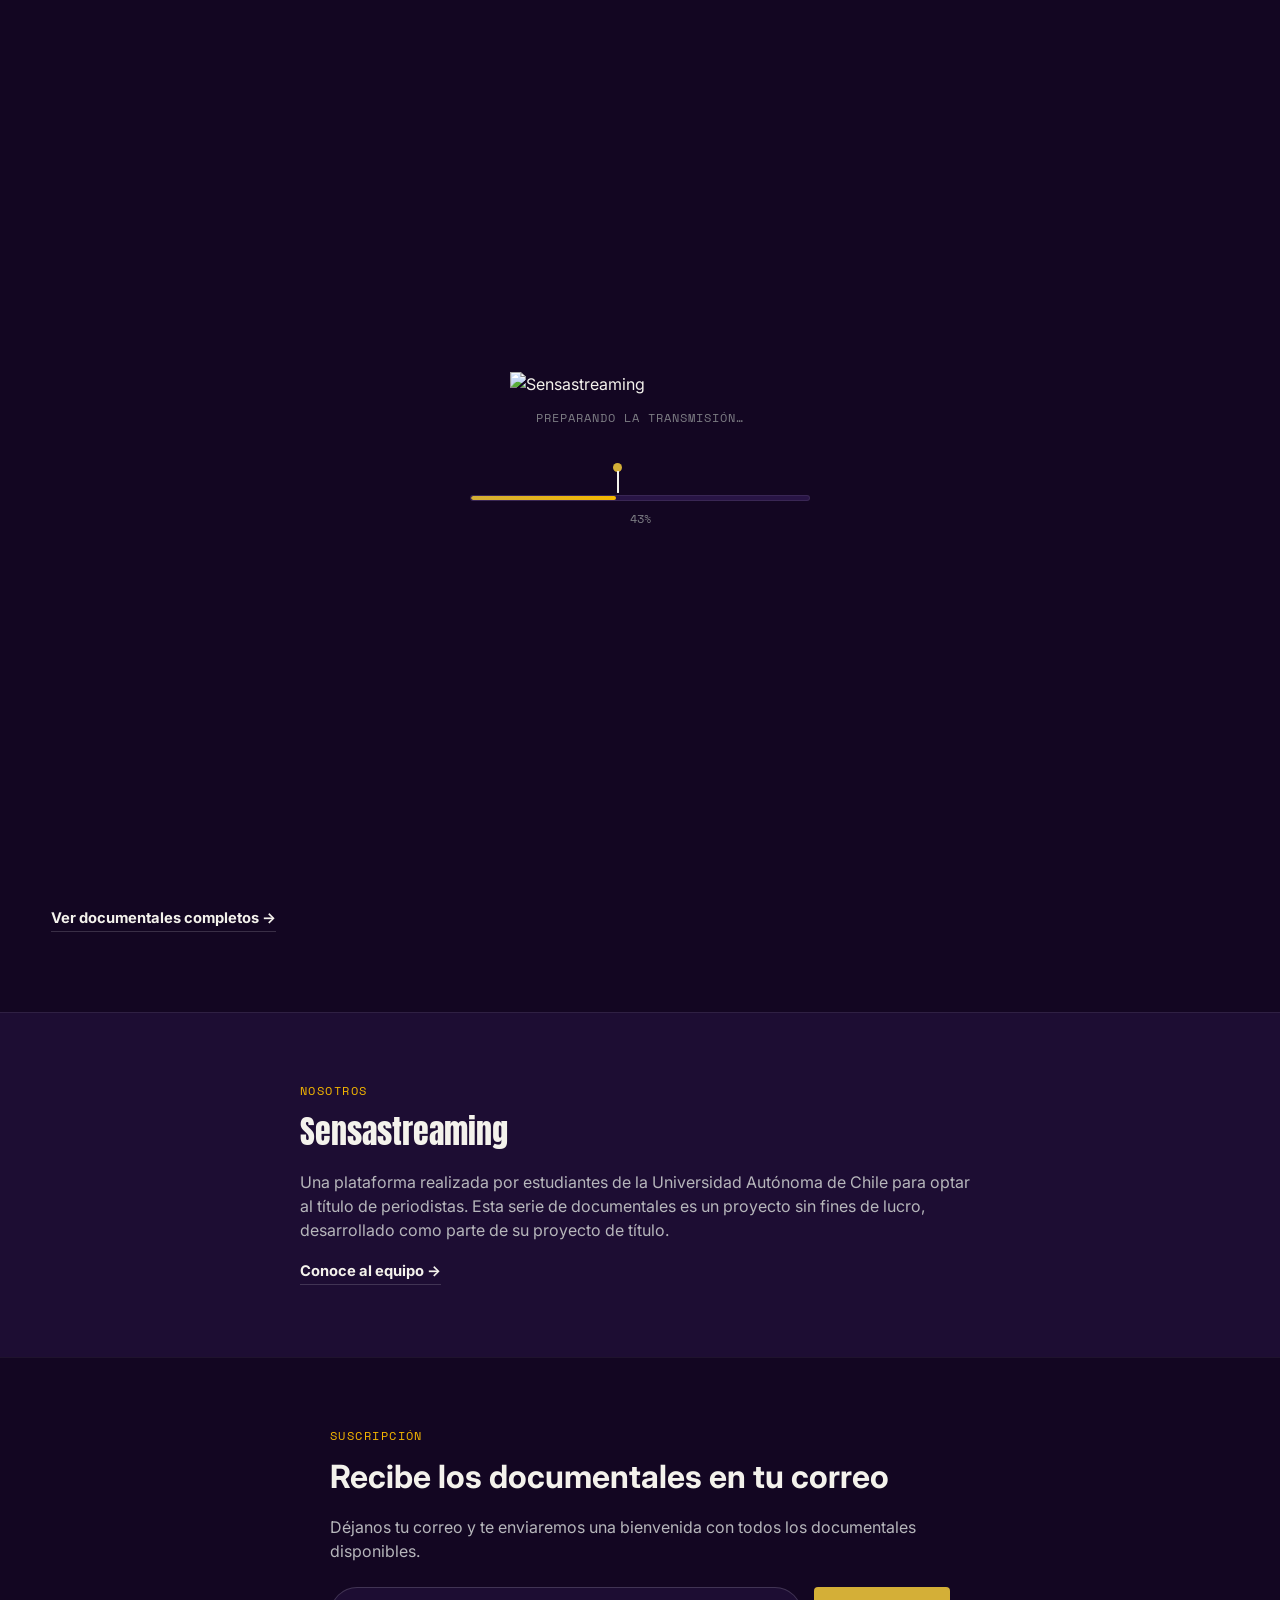
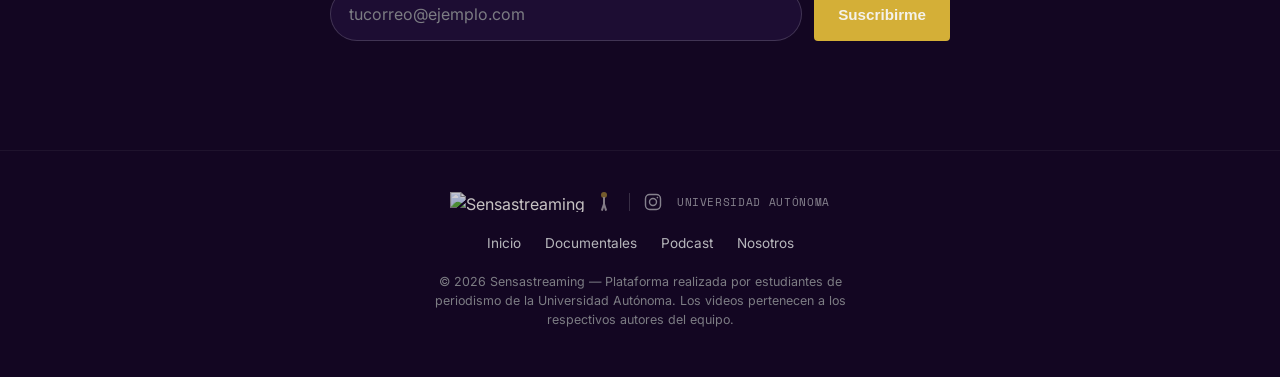
==== commit 08640246: "Add files via upload" ====
--- a/index.html
+++ b/index.html
@@ -271,6 +271,13 @@
           <span class="mini-stickman-leg right"></span>
         </span>
       </button>
+        <span class="footer-sep" aria-hidden="true"></span>
+        <a class="footer-social" href="https://www.instagram.com/sensastreaming/" target="_blank" rel="noopener noreferrer" aria-label="Instagram de Sensastreaming" title="Instagram">
+          <svg viewBox="0 0 24 24" width="20" height="20" fill="none" stroke="currentColor" stroke-width="1.7" stroke-linecap="round" stroke-linejoin="round" aria-hidden="true"><rect x="3" y="3" width="18" height="18" rx="5"/><circle cx="12" cy="12" r="4.2"/><circle cx="17.3" cy="6.7" r="1" fill="currentColor" stroke="none"/></svg>
+        </a>
+        <a class="footer-social footer-uni" href="https://admision.uautonoma.cl/carreras/periodismo/" target="_blank" rel="noopener noreferrer" aria-label="Universidad Autónoma de Chile, carrera de Periodismo" title="Universidad Autónoma de Chile">
+          <img src="img/uautonoma.png" alt="Universidad Autónoma de Chile" height="22" onerror="this.replaceWith(Object.assign(document.createElement('span'),{className:'footer-uni-text',textContent:'Universidad Autónoma'}))">
+        </a>
     </div>
     <nav class="footer-nav" aria-label="Enlaces del pie de página">
       <a href="index.html">Inicio</a>
--- a/styles.css
+++ b/styles.css
@@ -2184,3 +2184,72 @@
 .subscribe-msg { min-height: 1.4em; margin: 1rem 0 0; font-size: .95rem; color: var(--text-secondary); }
 .subscribe-msg.is-ok { color: var(--accent-crimson); }
 .subscribe-msg.is-error { color: #ff9b9b; }
+
+/* ==========================================================================
+   Footer: redes y universidad
+   ========================================================================== */
+.footer-sep { width: 1px; height: 18px; background: var(--border-strong); margin: 0 .35rem; }
+.footer-social {
+  display: inline-flex; align-items: center; justify-content: center;
+  height: 22px; color: var(--text-secondary); opacity: .7;
+  transition: opacity .2s ease, color .2s ease, transform .2s ease;
+}
+.footer-social + .footer-social { margin-left: .35rem; }
+.footer-social svg { display: block; }
+.footer-social img { display: block; height: 22px; width: auto; max-width: 110px; filter: brightness(0) invert(1); }
+.footer-uni-text { font-family: var(--font-mono); font-size: .68rem; letter-spacing: .06em; text-transform: uppercase; white-space: nowrap; }
+.footer-social:hover, .footer-social:focus-visible { opacity: 1; color: var(--accent-crimson); transform: translateY(-1px); }
+.footer-social:focus-visible { outline: 2px solid var(--accent-crimson); outline-offset: 4px; border-radius: 4px; }
+@media (max-width: 420px) { .footer-brand { flex-wrap: wrap; row-gap: .6rem; } }
+
+/* ==========================================================================
+   Nosotros: profesor guía y fuentes
+   ========================================================================== */
+.advisor-band {
+  position: relative; display: flex; align-items: center; gap: 1.1rem;
+  margin-top: 1.25rem; padding: .85rem 1.25rem;
+  background: var(--bg-surface); border: 1px solid var(--border-subtle);
+  border-radius: var(--radius-md); overflow: hidden;
+}
+.advisor-band::before {
+  content: ""; position: absolute; top: 0; left: 0; width: 3px; height: 100%;
+  background: linear-gradient(180deg, var(--accent-crimson), var(--accent-amber));
+}
+.advisor-photo {
+  width: 64px; height: 64px; flex: none; border-radius: 50%;
+  object-fit: cover; object-position: center 30%;
+  border: 2px solid var(--accent-crimson);
+}
+.advisor-info { display: flex; flex-direction: column; gap: .15rem; min-width: 0; }
+.advisor-role {
+  font-family: var(--font-mono); font-size: .72rem; letter-spacing: .12em;
+  text-transform: uppercase; color: var(--accent-amber);
+}
+.advisor-name { margin: 0; font-weight: 700; font-size: 1.1rem; color: var(--text-primary); }
+
+.sources { margin-top: 3rem; }
+.sources-head h2 {
+  font-family: var(--font-display); font-weight: 400;
+  font-size: clamp(1.6rem, 3.4vw, 2.4rem); margin: 0 0 1.25rem;
+}
+.sources-group {
+  font-family: var(--font-mono); font-size: .8rem; font-weight: 400;
+  letter-spacing: .12em; text-transform: uppercase; color: var(--text-muted);
+  margin: 1.75rem 0 .8rem; padding-bottom: .5rem; border-bottom: 1px solid var(--border-subtle);
+}
+.sources-grid {
+  list-style: none; margin: 0; padding: 0;
+  display: grid; grid-template-columns: 1fr; gap: .8rem;
+}
+.source-card {
+  display: flex; flex-direction: column; gap: .25rem;
+  padding: .85rem 1rem; background: var(--bg-surface);
+  border: 1px solid var(--border-subtle); border-left: 3px solid var(--accent-crimson);
+  border-radius: var(--radius-md);
+}
+.source-doc { border-left-color: var(--accent-amber-dim); background: var(--bg-surface-2); }
+.source-name { font-weight: 600; font-size: .95rem; line-height: 1.35; color: var(--text-primary); }
+.source-meta { font-size: .85rem; color: var(--text-secondary); }
+.source-doc .source-meta { font-family: var(--font-mono); font-size: .72rem; letter-spacing: .06em; text-transform: uppercase; color: var(--accent-amber); }
+@media (min-width: 620px)  { .sources-grid { grid-template-columns: repeat(2, 1fr); } }
+@media (min-width: 980px)  { .sources-grid { grid-template-columns: repeat(3, 1fr); } }
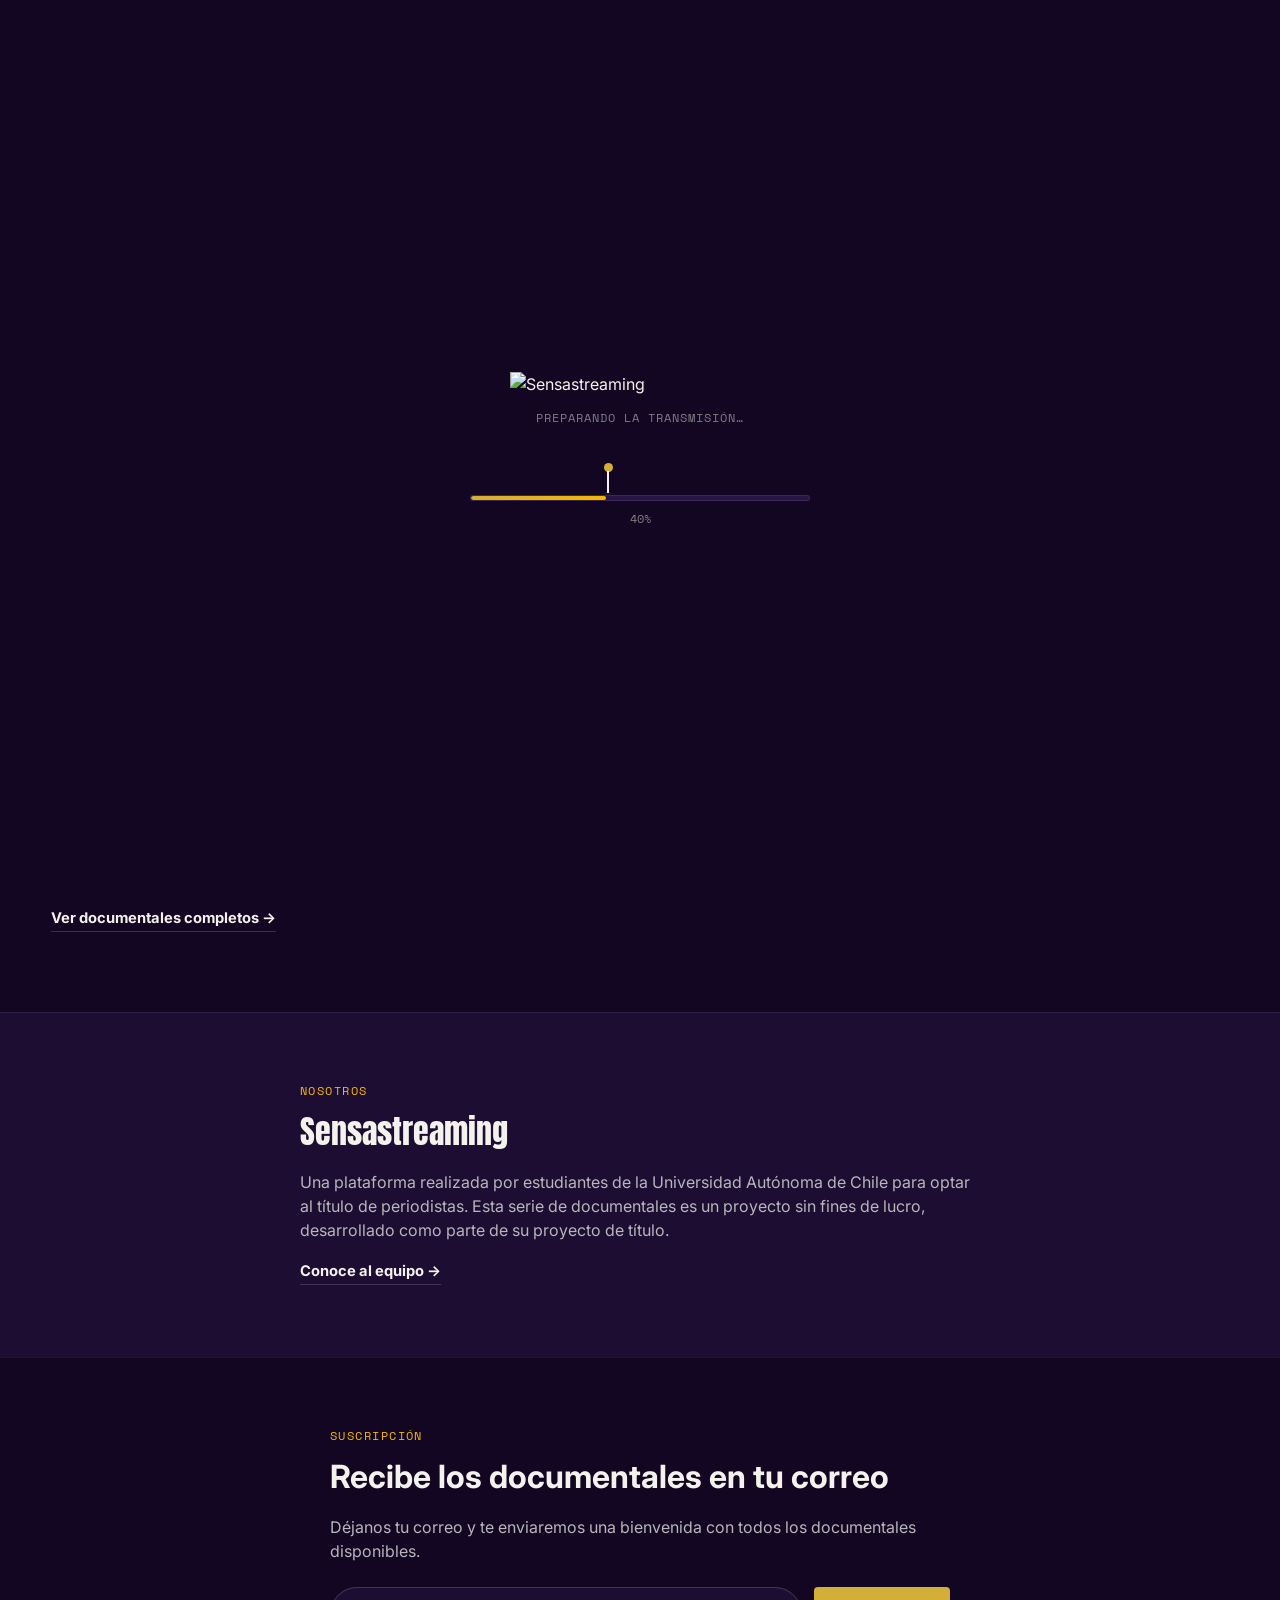
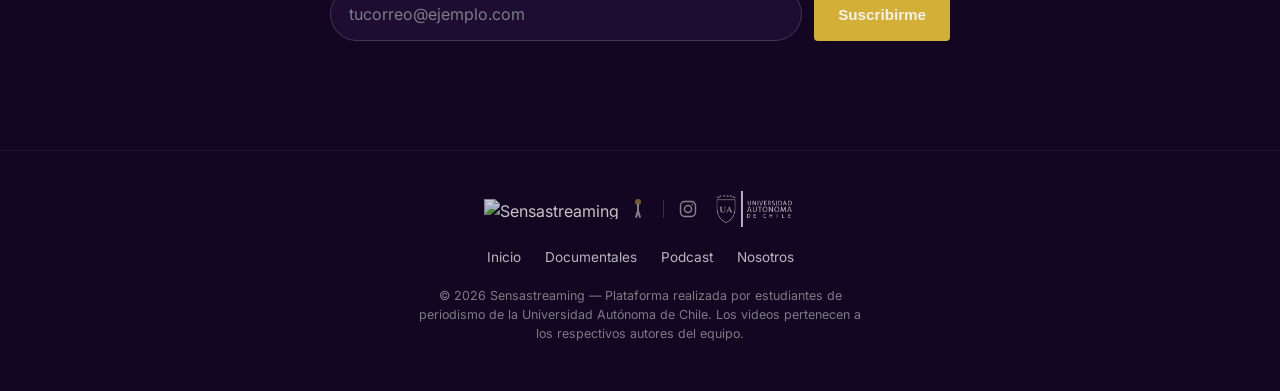
==== commit f2b0dd55: "Add files via upload" ====
--- a/index.html
+++ b/index.html
@@ -276,7 +276,7 @@
           <svg viewBox="0 0 24 24" width="20" height="20" fill="none" stroke="currentColor" stroke-width="1.7" stroke-linecap="round" stroke-linejoin="round" aria-hidden="true"><rect x="3" y="3" width="18" height="18" rx="5"/><circle cx="12" cy="12" r="4.2"/><circle cx="17.3" cy="6.7" r="1" fill="currentColor" stroke="none"/></svg>
         </a>
         <a class="footer-social footer-uni" href="https://admision.uautonoma.cl/carreras/periodismo/" target="_blank" rel="noopener noreferrer" aria-label="Universidad Autónoma de Chile, carrera de Periodismo" title="Universidad Autónoma de Chile">
-          <img src="img/uautonoma.png" alt="Universidad Autónoma de Chile" height="22" onerror="this.replaceWith(Object.assign(document.createElement('span'),{className:'footer-uni-text',textContent:'Universidad Autónoma'}))">
+          <img src="img/uautonoma.png" alt="Universidad Autónoma de Chile" width="84" height="36" onerror="this.replaceWith(Object.assign(document.createElement('span'),{className:'footer-uni-text',textContent:'Universidad Autónoma de Chile'}))">
         </a>
     </div>
     <nav class="footer-nav" aria-label="Enlaces del pie de página">
@@ -285,7 +285,7 @@
       <a href="podcast.html">Podcast</a>
       <a href="acerca-de.html">Nosotros</a>
     </nav>
-    <p>© 2026 Sensastreaming — Plataforma realizada por estudiantes de periodismo de la Universidad Autónoma. Los videos pertenecen a los respectivos autores del equipo.</p>
+    <p>© 2026 Sensastreaming — Plataforma realizada por estudiantes de periodismo de la Universidad Autónoma de Chile. Los videos pertenecen a los respectivos autores del equipo.</p>
   </div>
 </footer>
 
--- a/styles.css
+++ b/styles.css
@@ -2191,12 +2191,12 @@
 .footer-sep { width: 1px; height: 18px; background: var(--border-strong); margin: 0 .35rem; }
 .footer-social {
   display: inline-flex; align-items: center; justify-content: center;
-  height: 22px; color: var(--text-secondary); opacity: .7;
+  min-height: 22px; color: var(--text-secondary); opacity: .7;
   transition: opacity .2s ease, color .2s ease, transform .2s ease;
 }
 .footer-social + .footer-social { margin-left: .35rem; }
 .footer-social svg { display: block; }
-.footer-social img { display: block; height: 22px; width: auto; max-width: 110px; filter: brightness(0) invert(1); }
+.footer-social img { display: block; height: 36px; width: auto; max-width: 140px; }
 .footer-uni-text { font-family: var(--font-mono); font-size: .68rem; letter-spacing: .06em; text-transform: uppercase; white-space: nowrap; }
 .footer-social:hover, .footer-social:focus-visible { opacity: 1; color: var(--accent-crimson); transform: translateY(-1px); }
 .footer-social:focus-visible { outline: 2px solid var(--accent-crimson); outline-offset: 4px; border-radius: 4px; }
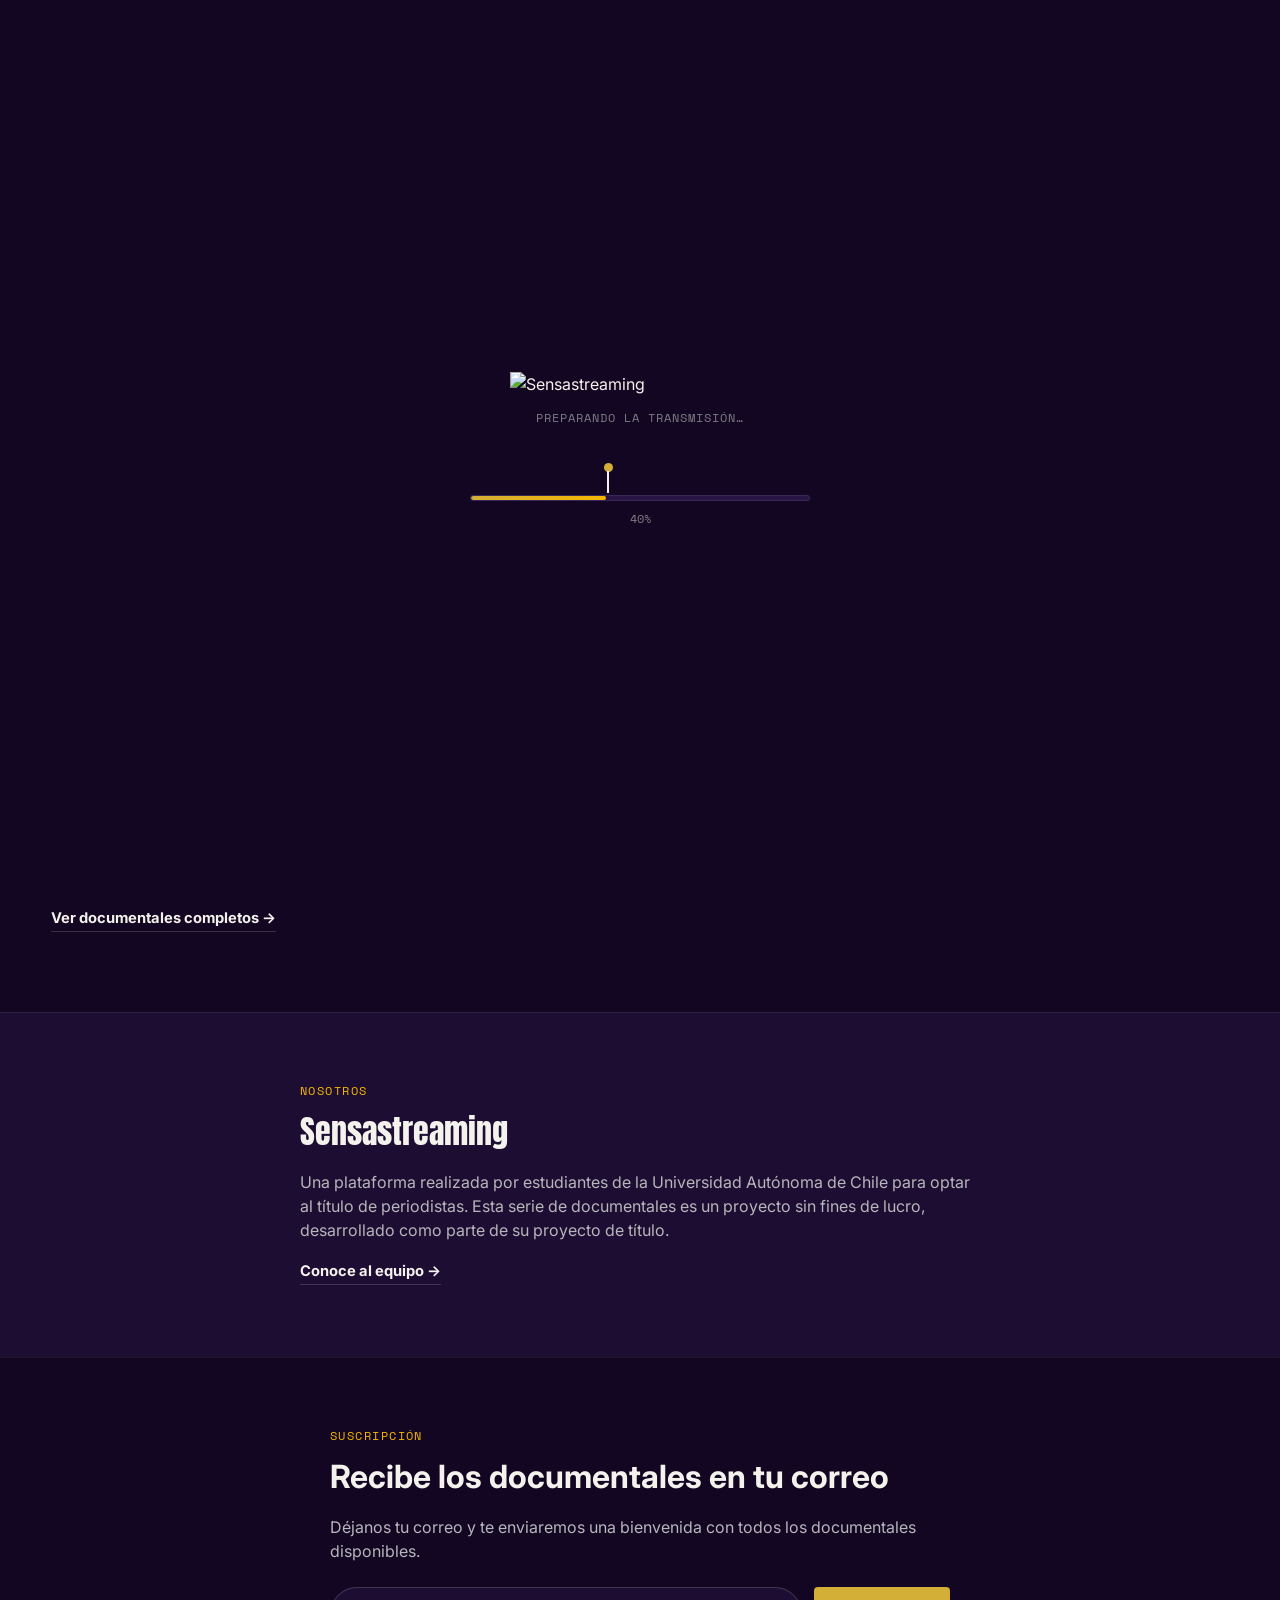
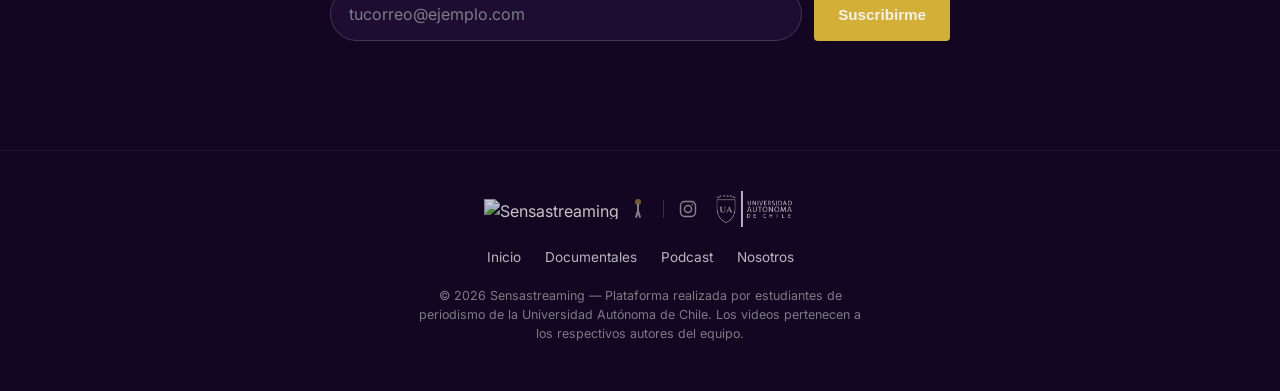
==== commit 4c87aeae: "Add files via upload" ====
--- a/index.html
+++ b/index.html
@@ -98,9 +98,10 @@
         </button>
         <div class="categories-menu" id="categoriesMenu" role="menu" aria-label="Categorías">
           <a href="reportajes.html" class="categories-menu-item" role="menuitem">Todos</a>
-          <a href="reportajes.html?categoria=testimonio" class="categories-menu-item" role="menuitem">Testimonios</a>
-          <a href="reportajes.html?categoria=judicial" class="categories-menu-item" role="menuitem">Judicial</a>
-          <a href="reportajes.html?categoria=entrevista" class="categories-menu-item" role="menuitem">Entrevistas</a>
+          <a href="reportajes.html?categoria=deporte" class="categories-menu-item" role="menuitem">Deporte</a>
+          <a href="reportajes.html?categoria=policial" class="categories-menu-item" role="menuitem">Policial</a>
+          <a href="reportajes.html?categoria=parlamentario" class="categories-menu-item" role="menuitem">Parlamentario</a>
+          <a href="reportajes.html?categoria=influencers" class="categories-menu-item" role="menuitem">Influencers</a>
         </div>
       </div>
     </div>
@@ -112,19 +113,19 @@
 </header>
 
 <div class="ticker" role="marquee" aria-label="Últimas historias">
-  <span class="ticker-sr">Últimas historias: El riesgo de limitar al periodismo. Fuera de los 90 minutos. El Cangri: un crimen que se convirtió en meme. Influencer: El precio de la viralidad</span>
+  <span class="ticker-sr">Últimas historias: El riesgo de limitar al periodismo. Fuera de los 90 minutos. El Cangri: un crimen que se convirtió en meme. Influencer: el precio de la viralidad</span>
   <div class="ticker-inner" aria-hidden="true">
     <div class="ticker-track">
       <span class="ticker-item"><span class="ticker-tag">Última hora</span>El riesgo de limitar al periodismo</span>
       <span class="ticker-item"><span class="ticker-tag">Última hora</span>Fuera de los 90 minutos</span>
       <span class="ticker-item"><span class="ticker-tag">Última hora</span>El Cangri: un crimen que se convirtió en meme</span>
-      <span class="ticker-item"><span class="ticker-tag">Última hora</span>Influencer: El precio de la viralidad</span>
+      <span class="ticker-item"><span class="ticker-tag">Última hora</span>Influencer: el precio de la viralidad</span>
     </div>
     <div class="ticker-track">
       <span class="ticker-item"><span class="ticker-tag">Última hora</span>El riesgo de limitar al periodismo</span>
       <span class="ticker-item"><span class="ticker-tag">Última hora</span>Fuera de los 90 minutos</span>
       <span class="ticker-item"><span class="ticker-tag">Última hora</span>El Cangri: un crimen que se convirtió en meme</span>
-      <span class="ticker-item"><span class="ticker-tag">Última hora</span>Influencer: El precio de la viralidad</span>
+      <span class="ticker-item"><span class="ticker-tag">Última hora</span>Influencer: el precio de la viralidad</span>
     </div>
   </div>
 </div>
@@ -158,7 +159,7 @@
 
     <div class="row" id="cardRow">
 
-      <article class="card" data-mp4="https://pub-4d9078245ee945288b7001a9b6d5394e.r2.dev/FINAL%20MORDAZA%20CON%20HGC.mp4" data-detail="detalle-fama.html" data-category="testimonio" tabindex="0"
+      <article class="card" data-mp4="https://pub-4d9078245ee945288b7001a9b6d5394e.r2.dev/FINAL%20MORDAZA%20CON%20HGC.mp4" data-detail="el-riesgo-de-limitar-al-periodismo.html" data-category="parlamentario" tabindex="0"
         aria-label="El riesgo de limitar al periodismo. Activar para ver adelanto.">
         <div class="card-frame">
           <span class="card-num">N.º 01</span>
@@ -169,13 +170,13 @@
             <span class="card-eyebrow">Documental</span>
             <h3 class="card-title">El riesgo de limitar al periodismo</h3>
             <div class="card-actions">
-              <a class="play-btn" href="detalle-fama.html" aria-label="Ver documental: El riesgo de limitar al periodismo">▶ Ver</a>
+              <a class="play-btn" href="el-riesgo-de-limitar-al-periodismo.html" aria-label="Ver documental: El riesgo de limitar al periodismo">▶ Ver</a>
             </div>
           </div>
         </div>
       </article>
 
-      <article class="card" data-mp4="https://pub-4d9078245ee945288b7001a9b6d5394e.r2.dev/FINAL%20DEPORTES%20AHORA%20SI%20QUE%20SI.mp4" data-detail="detalle-deporte.html" data-category="deportes" tabindex="0"
+      <article class="card" data-mp4="https://pub-4d9078245ee945288b7001a9b6d5394e.r2.dev/FINAL%20DEPORTES%20AHORA%20SI%20QUE%20SI.mp4" data-detail="fuera-de-los-90-minutos.html" data-category="deporte" tabindex="0"
         aria-label="Fuera de los 90 minutos. Activar para ver adelanto.">
         <div class="card-frame">
           <span class="card-num">N.º 02</span>
@@ -186,13 +187,13 @@
             <span class="card-eyebrow">Documental • Deportes</span>
             <h3 class="card-title">Fuera de los 90 minutos</h3>
             <div class="card-actions">
-              <a class="play-btn" href="detalle-deporte.html" aria-label="Ver documental: Fuera de los 90 minutos">▶ Ver</a>
+              <a class="play-btn" href="fuera-de-los-90-minutos.html" aria-label="Ver documental: Fuera de los 90 minutos">▶ Ver</a>
             </div>
           </div>
         </div>
       </article>
 
-      <article class="card" data-mp4="https://pub-4d9078245ee945288b7001a9b6d5394e.r2.dev/CANGRI%20FINAL%20DEFINITIVO%204K%20SIN%20HACKS.mp4" data-detail="detalle-politica.html" data-category="judicial" tabindex="0"
+      <article class="card" data-mp4="https://pub-4d9078245ee945288b7001a9b6d5394e.r2.dev/CANGRI%20FINAL%20DEFINITIVO%204K%20SIN%20HACKS.mp4" data-detail="el-cangri-un-crimen-que-se-convirtio-en-meme.html" data-category="policial" tabindex="0"
         aria-label="El Cangri: un crimen que se convirtió en meme. Activar para ver adelanto.">
         <div class="card-frame">
           <span class="card-num">N.º 03</span>
@@ -203,24 +204,24 @@
             <span class="card-eyebrow">Documental</span>
             <h3 class="card-title">El Cangri: un crimen que se convirtió en meme</h3>
             <div class="card-actions">
-              <a class="play-btn" href="detalle-politica.html" aria-label="Ver documental: El Cangri: un crimen que se convirtió en meme">▶ Ver</a>
+              <a class="play-btn" href="el-cangri-un-crimen-que-se-convirtio-en-meme.html" aria-label="Ver documental: El Cangri: un crimen que se convirtió en meme">▶ Ver</a>
             </div>
           </div>
         </div>
       </article>
 
-      <article class="card" data-mp4="https://pub-4d9078245ee945288b7001a9b6d5394e.r2.dev/INFLUENCERS%20FINAL%20GC.mp4" data-detail="detalle-influencers.html" data-category="entrevista" tabindex="0"
-        aria-label="Influencer: El precio de la viralidad. Activar para ver adelanto.">
+      <article class="card" data-mp4="https://pub-4d9078245ee945288b7001a9b6d5394e.r2.dev/INFLUENCERS%20FINAL%20GC.mp4" data-detail="influencer-el-precio-de-la-viralidad.html" data-category="influencers" tabindex="0"
+        aria-label="Influencer: el precio de la viralidad. Activar para ver adelanto.">
         <div class="card-frame">
           <span class="card-num">N.º 04</span>
           <div class="card-media">
-            <img src="https://i.imgur.com/LVwCR66.jpeg" alt="Influencer: El precio de la viralidad" loading="lazy">
+            <img src="https://i.imgur.com/LVwCR66.jpeg" alt="Influencer: el precio de la viralidad" loading="lazy">
           </div>
           <div class="card-scrim">
             <span class="card-eyebrow">Documental</span>
-            <h3 class="card-title">Influencer: El precio de la viralidad</h3>
+            <h3 class="card-title">Influencer: el precio de la viralidad</h3>
             <div class="card-actions">
-              <a class="play-btn" href="detalle-influencers.html" aria-label="Ver documental: Influencer: El precio de la viralidad">▶ Ver</a>
+              <a class="play-btn" href="influencer-el-precio-de-la-viralidad.html" aria-label="Ver documental: Influencer: el precio de la viralidad">▶ Ver</a>
             </div>
           </div>
         </div>
